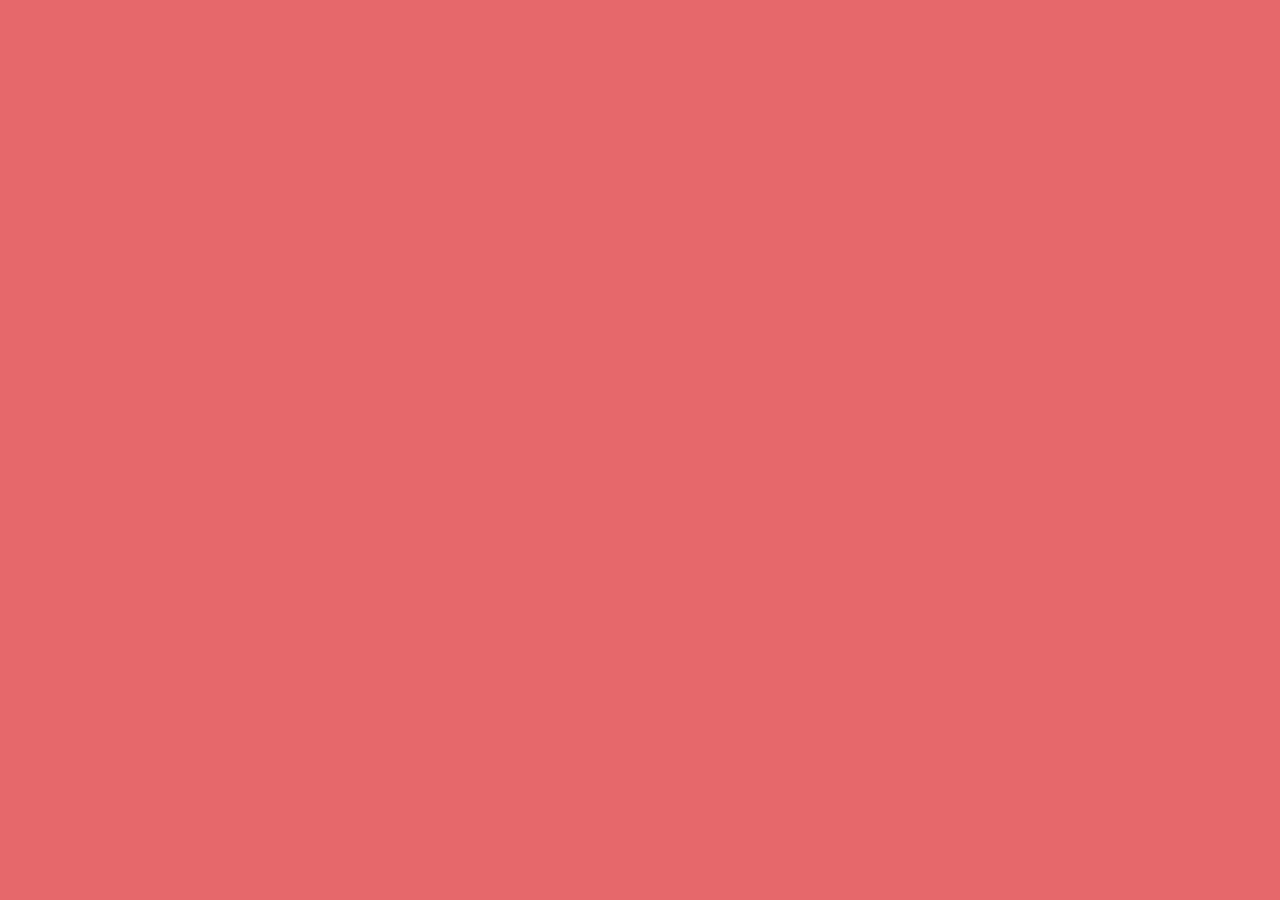
==== index.html @ 4ccc8815 "First commit" ====
<!DOCTYPE html>
<html lang="en">
<head>
    <link href="https://fonts.googleapis.com/css2?family=Source+Sans+Pro:ital,wght@0,200;0,300;0,400;0,600;0,700;0,900;1,200;1,300;1,400;1,600;1,700;1,900&display=swap" rel="stylesheet">
    <link href="https://fonts.googleapis.com/css2?family=EB+Garamond:ital,wght@0,400;0,500;0,600;0,700;0,800;1,400;1,500;1,600;1,700;1,800&display=swap" rel="stylesheet">
    <link rel="stylesheet" type="text/css" href="index.css">
    <meta charset="UTF-8">
    <meta name="viewport" content="width=device-width, initial-scale=1.0">
    <title>Sammanslaget</title>
</head>
<body>
    
</body>
<script type="text/javascript" src="index.js"></script>
</html>
---- index.css ----
* {
  background-color: var(--red);
  padding: 0;
  margin: 0;
  font-family: "Source Sans Pro", sans-serif;
  font-family: "EB Garamond", serif;
}

:root {
  --gold: #e6b450;
  --weak-gold: #faf0d7;
  --green: #82b4a0;
  --weak-green: #d7f0e6;
  --darkblue: #41505f;
  --weak-darkblue: #d8e5e7;
  --lightblue: #4a6f7d;
  --weak-lightblue: #d8e5e7;
  --red: #e66969;
  --weak-red: #faebeb;
  --darkgray: #4a4a49;
  --gray: #b2b2b2;
  --milkwhite: #ededed;
}
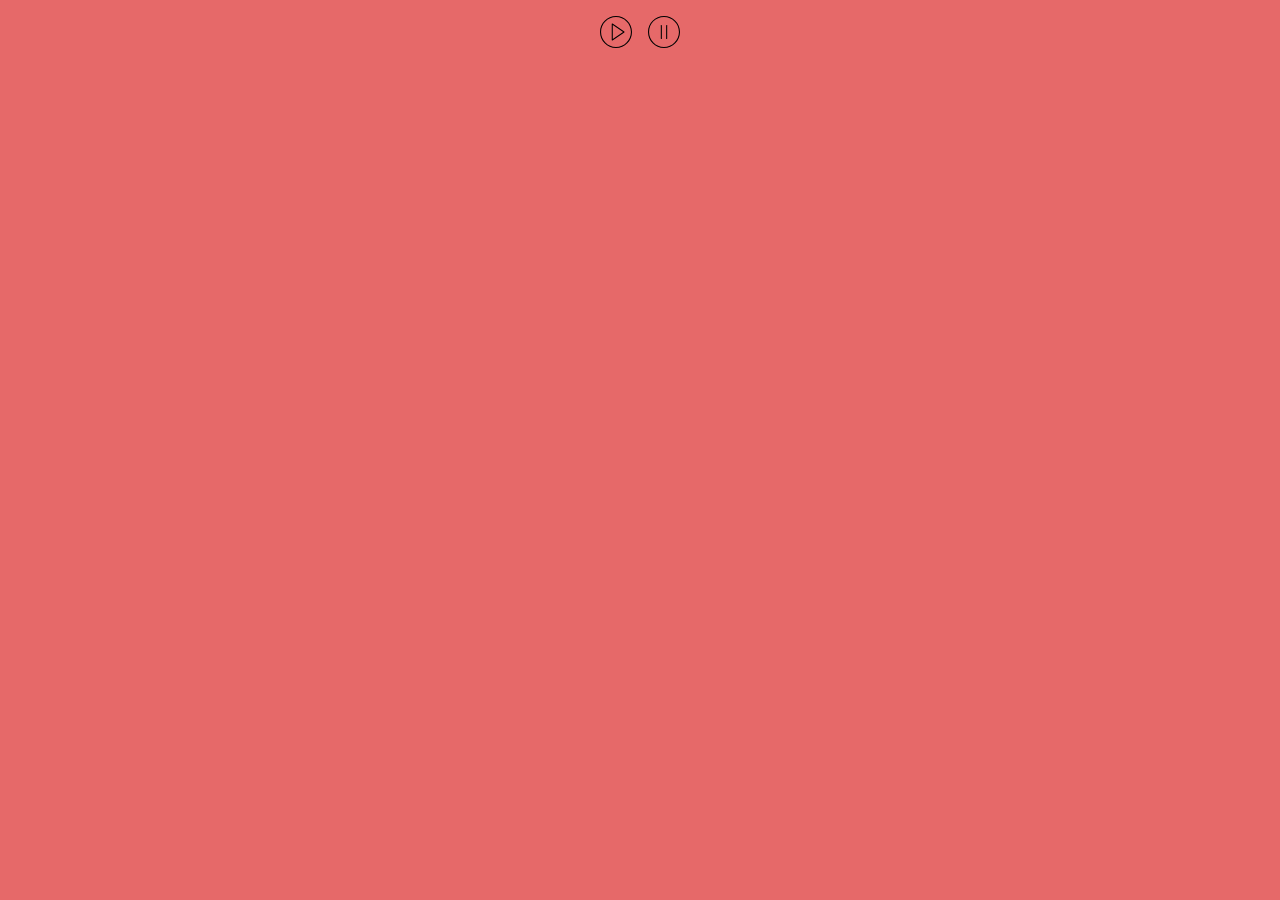
==== commit e6acdee4: "added buttons" ====
--- a/index.html
+++ b/index.html
@@ -9,7 +9,22 @@
     <title>Sammanslaget</title>
 </head>
 <body>
-    
+    <div class="wrapper-container">
+        <div class="buttons">
+            <button type="button" class="play-button">
+                <img id="play-button" class="play-img" src="play-button.svg">
+            </button>
+            <button type="button" class="pause-button">
+                <img id="pause-button" class="pause-imng" src="pause-button.svg">
+            </button>
+        </div>
+    <video id="video" class="video">
+        <source id="mp4_src" src="Forrest.mp4" type="video/mp4">
+        Your browser does not support the video tag.
+      </video>
+
+        
+    </div>
 </body>
 <script type="text/javascript" src="index.js"></script>
 </html>--- a/index.css
+++ b/index.css
@@ -21,3 +21,33 @@
   --gray: #b2b2b2;
   --milkwhite: #ededed;
 }
+
+.wrapper-container {
+  display: flex;
+  flex-direction: column;
+  align-items: center;
+}
+
+.play-button {
+  border: none;
+}
+
+.pause-button {
+  border: none;
+  width: 32px;
+}
+
+.play-img {
+  width: 2rem;
+}
+
+.video {
+  width: 50%;
+}
+
+.buttons {
+  width: 80px;
+  padding: 1rem 0 1rem 0;
+  display: flex;
+  justify-content: space-between;
+}
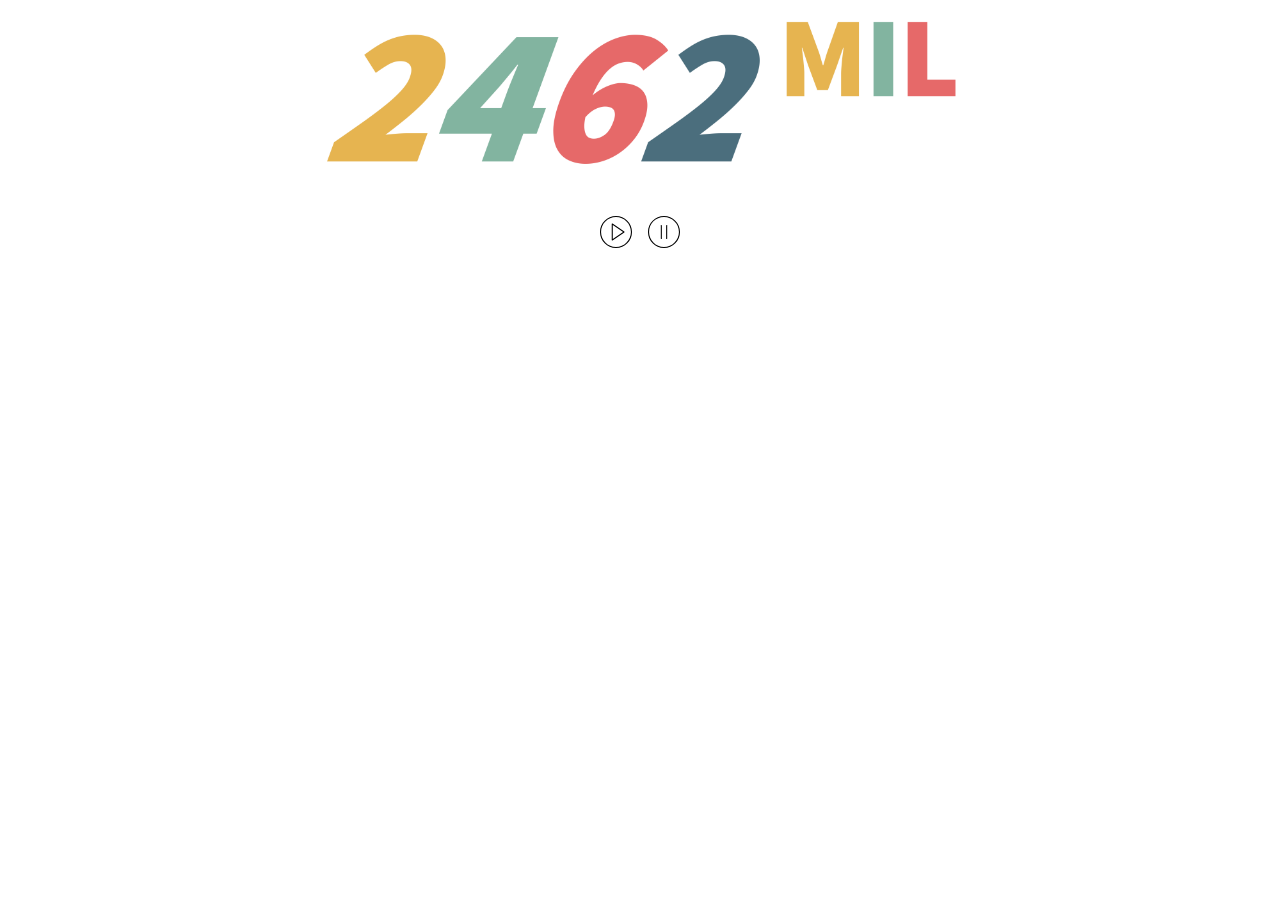
==== commit c1b33c33: "lots of changes" ====
--- a/index.html
+++ b/index.html
@@ -1,6 +1,7 @@
 <!DOCTYPE html>
 <html lang="en">
 <head>
+    <link rel="icon" href="favicon.png" type="image/x-icon"/>
     <link href="https://fonts.googleapis.com/css2?family=Source+Sans+Pro:ital,wght@0,200;0,300;0,400;0,600;0,700;0,900;1,200;1,300;1,400;1,600;1,700;1,900&display=swap" rel="stylesheet">
     <link href="https://fonts.googleapis.com/css2?family=EB+Garamond:ital,wght@0,400;0,500;0,600;0,700;0,800;1,400;1,500;1,600;1,700;1,800&display=swap" rel="stylesheet">
     <link rel="stylesheet" type="text/css" href="index.css">
@@ -9,13 +10,16 @@
     <title>Sammanslaget</title>
 </head>
 <body>
+    <div class="main-header">
+        <img src="header.png" alt="header-image">
+    </div>
     <div class="wrapper-container">
         <div class="buttons">
             <button type="button" class="play-button">
                 <img id="play-button" class="play-img" src="play-button.svg">
             </button>
             <button type="button" class="pause-button">
-                <img id="pause-button" class="pause-imng" src="pause-button.svg">
+                <img id="pause-button" class="pause-img" src="pause-button.svg">
             </button>
         </div>
     <video id="video" class="video">
--- a/index.css
+++ b/index.css
@@ -1,9 +1,8 @@
 * {
-  background-color: var(--red);
   padding: 0;
   margin: 0;
   font-family: "Source Sans Pro", sans-serif;
-  font-family: "EB Garamond", serif;
+  /* font-family: "EB Garamond", serif; */
 }
 
 :root {
@@ -26,14 +25,28 @@
   display: flex;
   flex-direction: column;
   align-items: center;
+  padding-bottom: 2rem;
 }
 
-.play-button {
+.play-button,
+.pause-button {
   border: none;
+  transition: 0.3s ease-in-out;
+  outline: none;
+  background-color: white;
+}
+
+.play-button:hover,
+.pause-button:hover {
+  transform: scale(1.2);
+}
+
+.play-button:active,
+.pause-button:active {
+  transform: scale(0.8);
 }
 
 .pause-button {
-  border: none;
   width: 32px;
 }
 
@@ -42,7 +55,7 @@
 }
 
 .video {
-  width: 50%;
+  width: 60%;
 }
 
 .buttons {
@@ -51,3 +64,15 @@
   display: flex;
   justify-content: space-between;
 }
+
+.main-header {
+  height: 200px;
+  display: flex;
+  align-items: center;
+  justify-content: center;
+}
+
+.main-header img {
+  padding-top: 1.5rem;
+  width: 50%;
+}
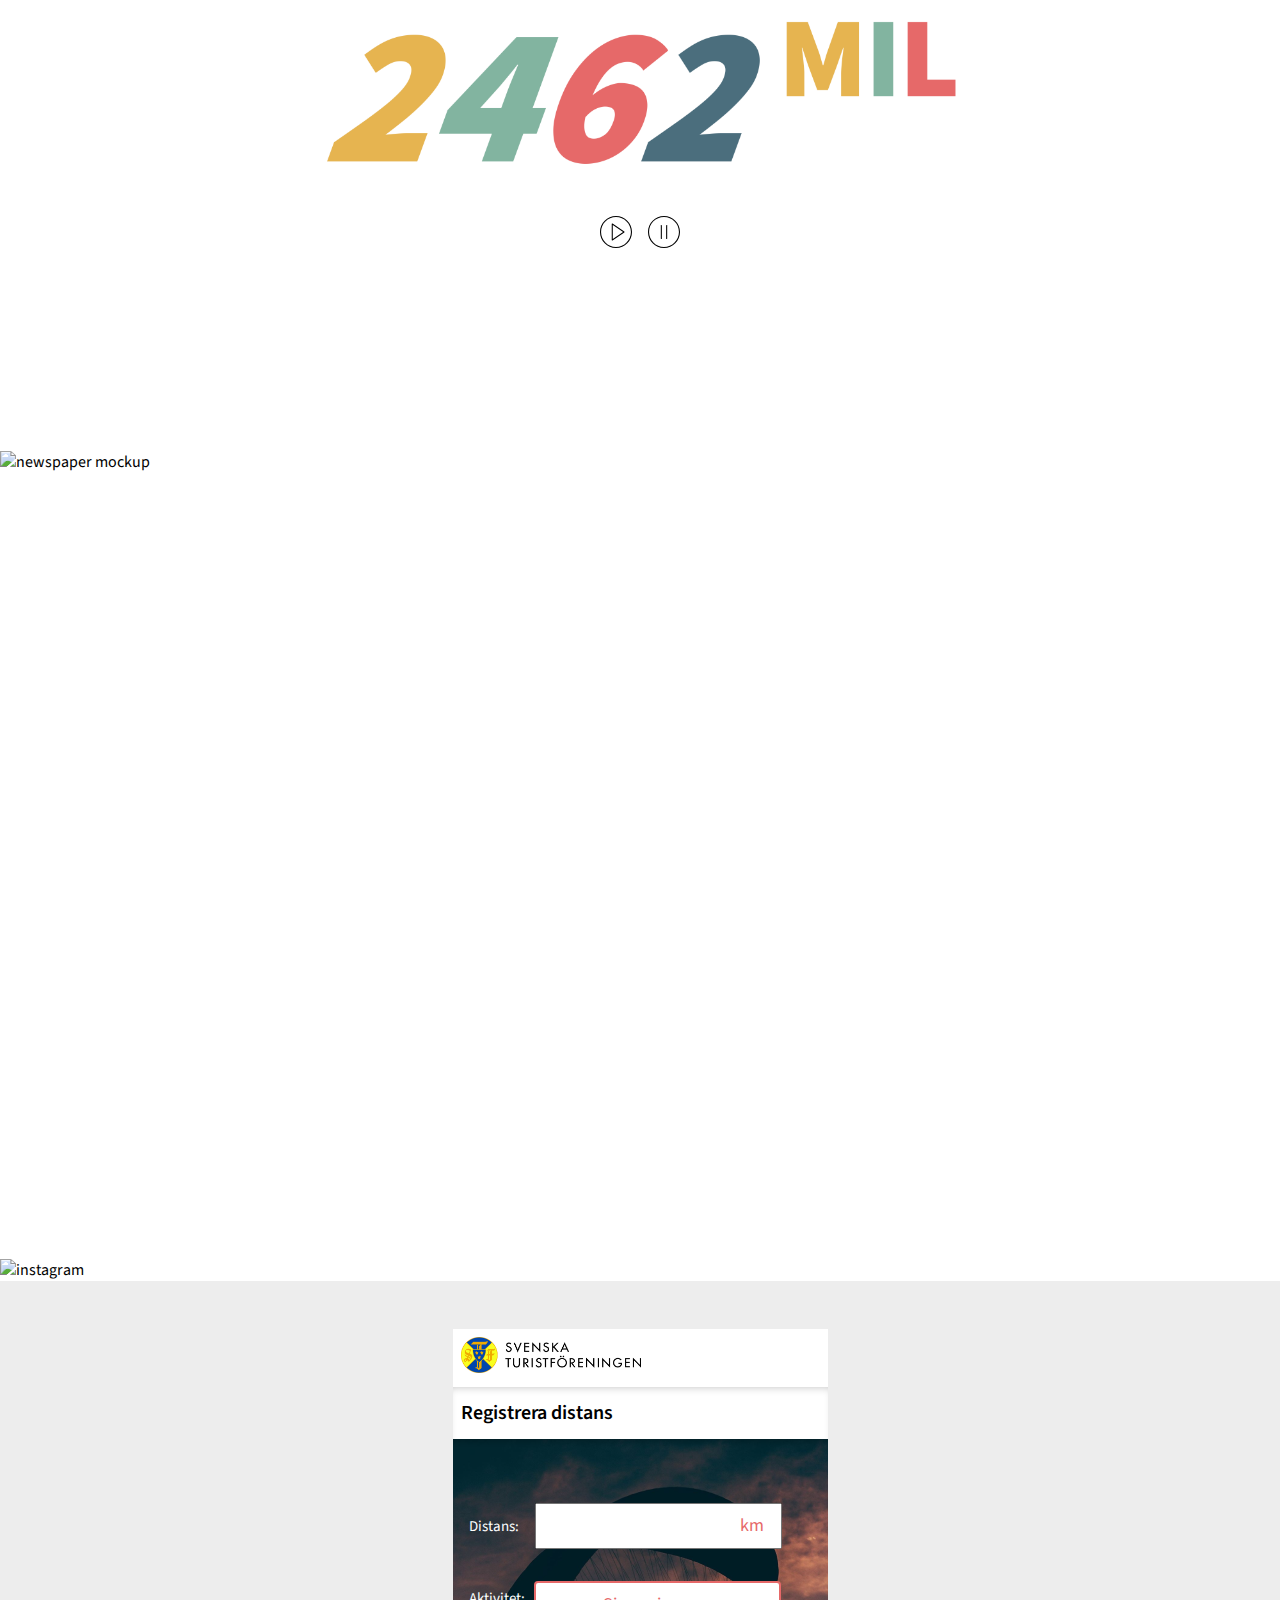
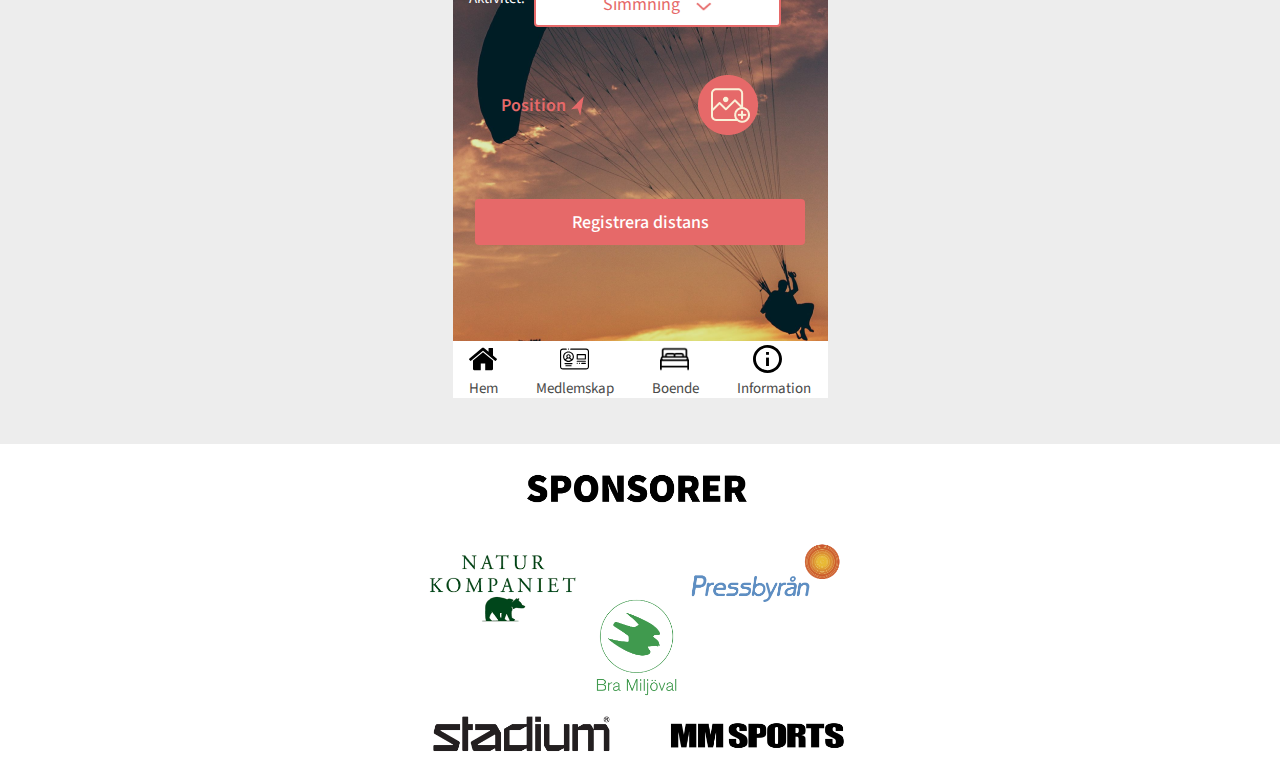
==== commit 211ca3b2: "added stuff" ====
--- a/index.html
+++ b/index.html
@@ -5,6 +5,8 @@
     <link href="https://fonts.googleapis.com/css2?family=Source+Sans+Pro:ital,wght@0,200;0,300;0,400;0,600;0,700;0,900;1,200;1,300;1,400;1,600;1,700;1,900&display=swap" rel="stylesheet">
     <link href="https://fonts.googleapis.com/css2?family=EB+Garamond:ital,wght@0,400;0,500;0,600;0,700;0,800;1,400;1,500;1,600;1,700;1,800&display=swap" rel="stylesheet">
     <link rel="stylesheet" type="text/css" href="index.css">
+    <link rel="stylesheet" type="text/css" href="app.css">
+
     <meta charset="UTF-8">
     <meta name="viewport" content="width=device-width, initial-scale=1.0">
     <title>Sammanslaget</title>
@@ -26,9 +28,79 @@
         <source id="mp4_src" src="Forrest.mp4" type="video/mp4">
         Your browser does not support the video tag.
       </video>
+    </div>
+<div class="paper-mockup">
+    <img src="mockup.png" alt="newspaper mockup">
+</div>
+<div class="instagram-picture">
+    <img src="instagram.png" alt="instagram">
+</div>
 
-        
-    </div>
+<div class="app-wrapper">
+    <div class="app">
+        <div class="app-header">
+            <img src="header-image.jpg" alt="header logo">
+        </div>
+        <div class="app-fat-text">
+            <p class="fat-text">Registrera distans</p>
+        </div>
+        <div class="app-background">
+            <div class="input">
+                <p>Distans:</p>
+                <input class="distance-input" placeholder="km">
+            </div>
+            <div class="app-dropdown-area">
+            <p class="how-text">Aktivitet:</p>
+            <div class="app-dropdown">
+                <p class="dropdown-text">Simmning</p>
+                <img src="arrow-down.png" alt="arrow down" id="drop-down-arrow">
+            </div>
+            </div>
+            <div class="app-upload">
+                <div class="position-wrapper">
+                    <p>Position</p>
+<img src="position-pin.png" alt="postion pin">
+                </div>
+                <img src="add-image.png" alt="plus button">
+            </div>
+            <div class="register-flex">
+                <div class="app-register">
+                    <p>Registrera distans</p>
+                </div>
+            </div>
+            <div class="app-footer">
+                <div class="footer-home">
+                    <img src="footer-home.svg">
+                    <p>Hem</p>
+                </div>
+                <div class="footer-membership">
+                    <img src="footer-membership.svg">
+                    <p>Medlemskap</p>
+                </div>
+                <div class="footer-living">
+                    <img src="footer-living.png">
+                    <p>Boende</p>
+                </div>
+                <div class="footer-information">
+                    <img src="footer-information.svg">
+                    <p>Information</p>
+                </div>
+            </div>
+        </div>
+        </div>
+</div>
+    
+        <div class="dropdown-menu" id="dropdown-menu">
+            <p class="dropdown-text-expanded">Lökplockning</p>
+            <p class="dropdown-text-expanded">Voltande</p>
+            <p class="dropdown-text-expanded">På kvast</p>
+            <p class="dropdown-text-expanded">Övrigt</p>
+        </div>
+
+        <div class="spons-div">
+            <img src="spons.png" alt="sponsors" class="spons-img">
+        </div>
 </body>
+<script type="text/javascript" src="app.js"></script>
 <script type="text/javascript" src="index.js"></script>
 </html>--- a/index.css
+++ b/index.css
@@ -76,3 +76,34 @@
   padding-top: 1.5rem;
   width: 50%;
 }
+
+.spons-div {
+  display: flex;
+  justify-content: center;
+}
+
+.spons-img {
+  width: 40%;
+}
+
+.paper-mockup {
+  height: 807.75px;
+}
+
+.paper-mockup img {
+  width: 100%;
+}
+
+.instagram-picture img {
+  width: 100%;
+}
+
+.instagram-picture {
+  display: flex;
+}
+
+@media screen and (max-width: 768px) {
+  .video {
+    width: 90%;
+  }
+}
--- a/app.css
+++ b/app.css
@@ -0,0 +1,237 @@
+.app {
+  width: 375px;
+  height: 667px;
+  background-color: #ffffff;
+  display: flex;
+  flex-direction: column;
+}
+
+.app-wrapper {
+  display: flex;
+  justify-content: center;
+  background-color: var(--milkwhite);
+  padding: 3rem 0 3rem 0;
+}
+
+.app-background {
+  height: 555px;
+  background-image: url(app-background.png);
+}
+
+.app-fat-text {
+  display: flex;
+  align-items: center;
+  font-style: normal;
+  font-weight: 600;
+  font-size: 20px;
+  line-height: 25px;
+  height: 52px;
+  box-shadow: inset 0px 5px 9px -5px rgba(0, 0, 0, 0.25);
+}
+
+.fat-text {
+  padding-left: 0.5rem;
+}
+
+.app-background p {
+  color: white;
+  font-style: normal;
+  font-weight: normal;
+  font-size: 15px;
+  line-height: 19px;
+}
+
+.app-header {
+  width: 385px;
+}
+
+.app-header img {
+  padding: 0.5rem 0 0.5rem 0.5rem;
+  width: 180px;
+}
+
+.input {
+  padding: 4rem 0 0 1rem;
+  display: flex;
+  align-items: center;
+}
+
+.input p {
+  padding: 0 1rem 0 0;
+}
+
+.input input {
+  width: 243px;
+  height: 42px;
+}
+
+.distance-input::placeholder {
+  text-align: right;
+  color: var(--red);
+  padding-right: 1rem;
+  font-size: 18px;
+  line-height: 23px;
+}
+
+.app-dropdown-area {
+  display: flex;
+  padding: 2rem 0 0 1rem;
+}
+
+.how-text {
+  padding: 0.5rem 0.6rem 0 0;
+}
+
+.app-dropdown {
+  width: 247px;
+  height: 46px;
+  background: #ffffff;
+  border: 2px solid var(--red);
+  box-sizing: border-box;
+  border-radius: 4px;
+  display: flex;
+  align-items: center;
+  justify-content: center;
+}
+
+.app-dropdown p {
+  color: var(--red);
+  font-style: normal;
+  font-weight: normal;
+  font-size: 18px;
+  line-height: 23px;
+}
+
+.app-dropdown img {
+  width: 16px;
+  height: 9px;
+  padding: 0.3rem 0 0 1rem;
+}
+
+.app-dropdown img:hover {
+  cursor: pointer;
+}
+
+.app-upload {
+  display: flex;
+  padding: 3rem 0 4rem 3rem;
+}
+
+.app-upload p {
+  color: var(--red);
+  font-style: normal;
+  font-weight: 600;
+  font-size: 18px;
+  line-height: 23px;
+  padding-right: 0.3rem;
+}
+
+.app-register {
+  width: 330px;
+  height: 46px;
+  background: var(--red);
+  border-radius: 4px;
+  display: flex;
+  justify-content: center;
+  align-items: center;
+}
+
+.register-flex {
+  display: flex;
+  justify-content: center;
+  padding-bottom: 6rem;
+}
+
+.app-register p {
+  font-style: normal;
+  font-weight: 500;
+  font-size: 18px;
+  line-height: 23px;
+}
+
+.app-register p:hover {
+  cursor: pointer;
+}
+
+.position-wrapper {
+  display: flex;
+  align-items: center;
+  padding: 0 7rem 0 0;
+}
+
+.app-footer {
+  display: flex;
+  justify-content: space-between;
+  background-color: #ffffff;
+  padding: 0 1rem 0 1rem;
+}
+
+.app-footer p {
+  color: var(--darkgray);
+}
+
+.footer-home img,
+.footer-membership img,
+.footer-living img,
+.footer-information img {
+  color: var(--darkgray);
+  width: 1.8rem;
+  padding-top: 0.2rem;
+}
+
+.footer-membership img {
+  padding: 0.2rem 0 0 1.5rem;
+}
+
+.footer-living img {
+  padding: 0.2rem 0 0 0.5rem;
+}
+
+.footer-information img {
+  padding: 0.2rem 0 0 1rem;
+}
+
+.footer-living:hover {
+  color: var(--red);
+}
+
+.dropdown-menu {
+  width: 247px;
+  height: 155px;
+  background: #ffffff;
+  box-shadow: 2px 4px 4px rgba(0, 0, 0, 0.25);
+  border-radius: 4px;
+  flex-direction: column;
+  justify-content: space-evenly;
+  padding: 1rem 0 1rem 0;
+  align-items: center;
+  display: none;
+  position: absolute;
+  left: 38.4rem;
+  top: 275rem;
+}
+
+.hidden {
+  display: none;
+}
+
+.flex {
+  display: flex;
+}
+
+.dropdown-menu p {
+  font-style: normal;
+  font-weight: normal;
+  font-size: 18px;
+  line-height: 23px;
+  color: var(--red);
+}
+
+.dropdown-text-expanded {
+  transition: 0.2s ease-in-out;
+}
+
+.dropdown-text-expanded:hover {
+  cursor: pointer;
+  transform: scale(1.2);
+}
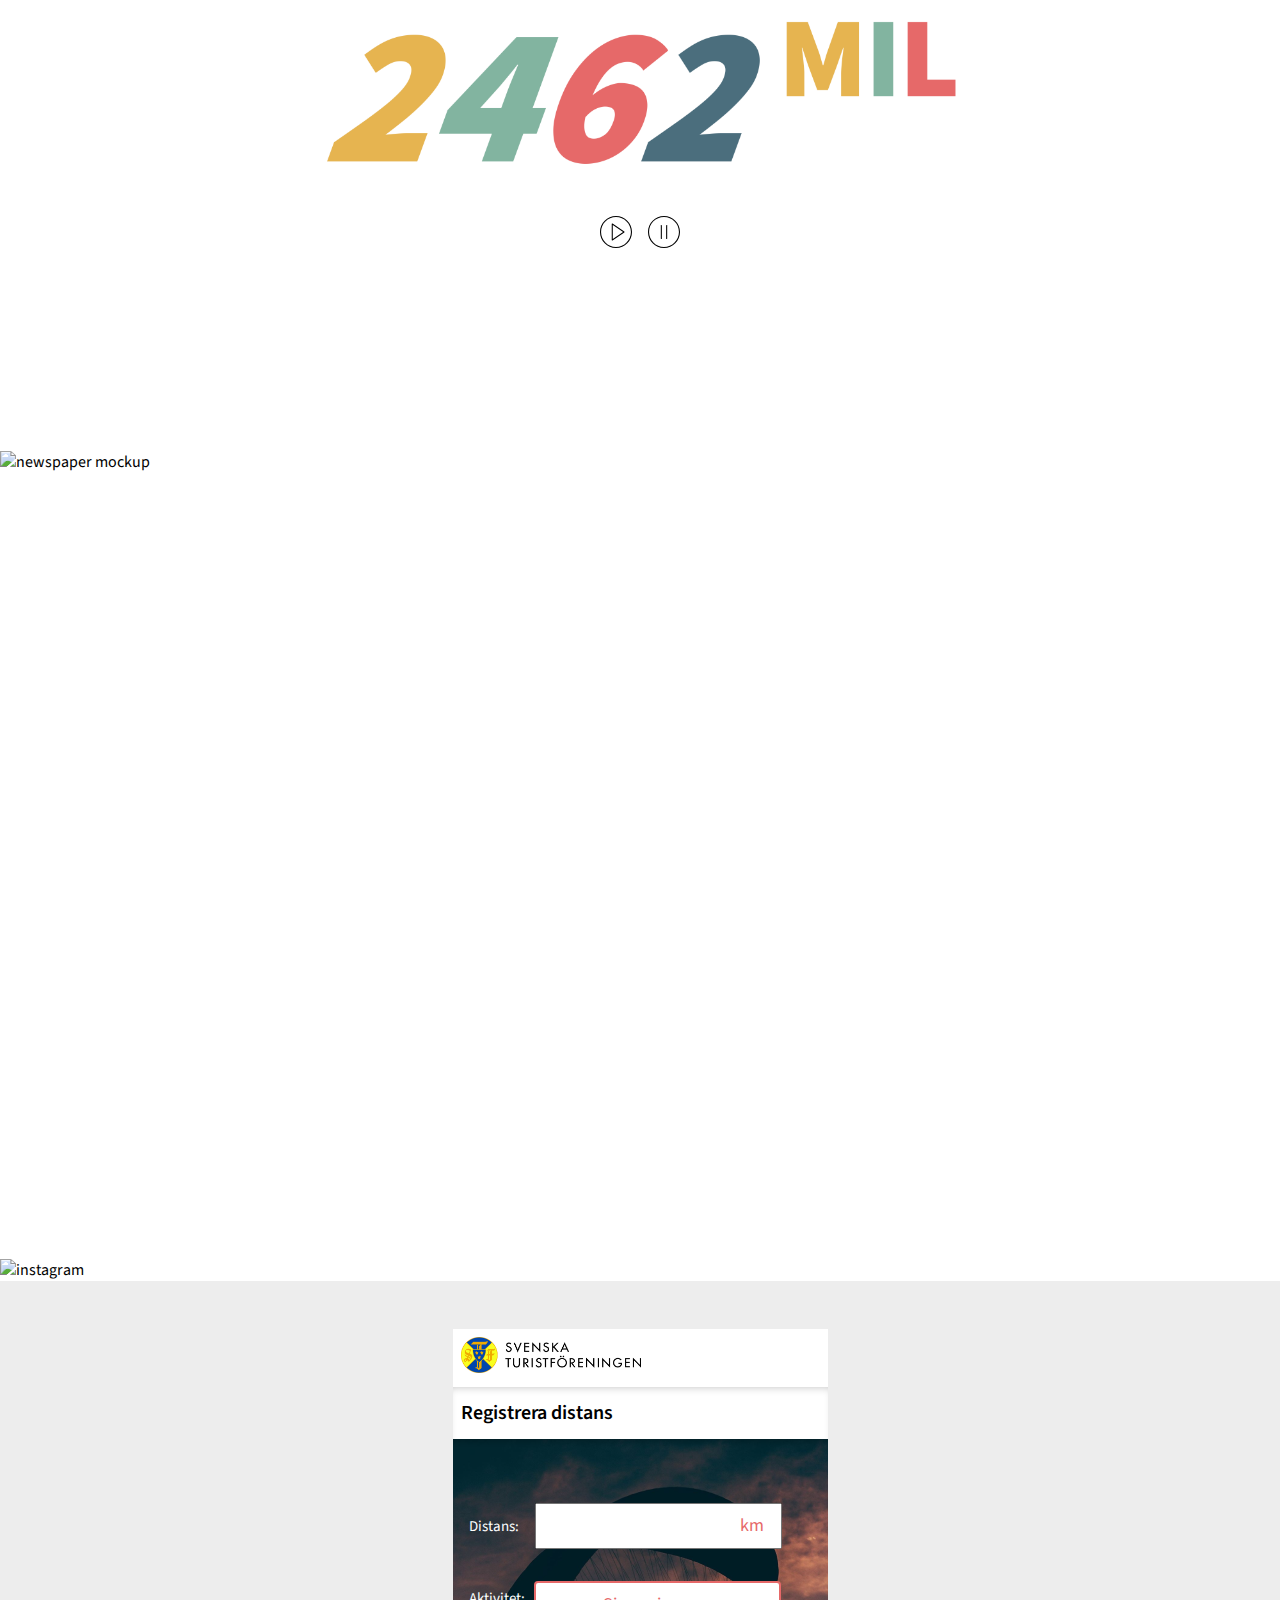
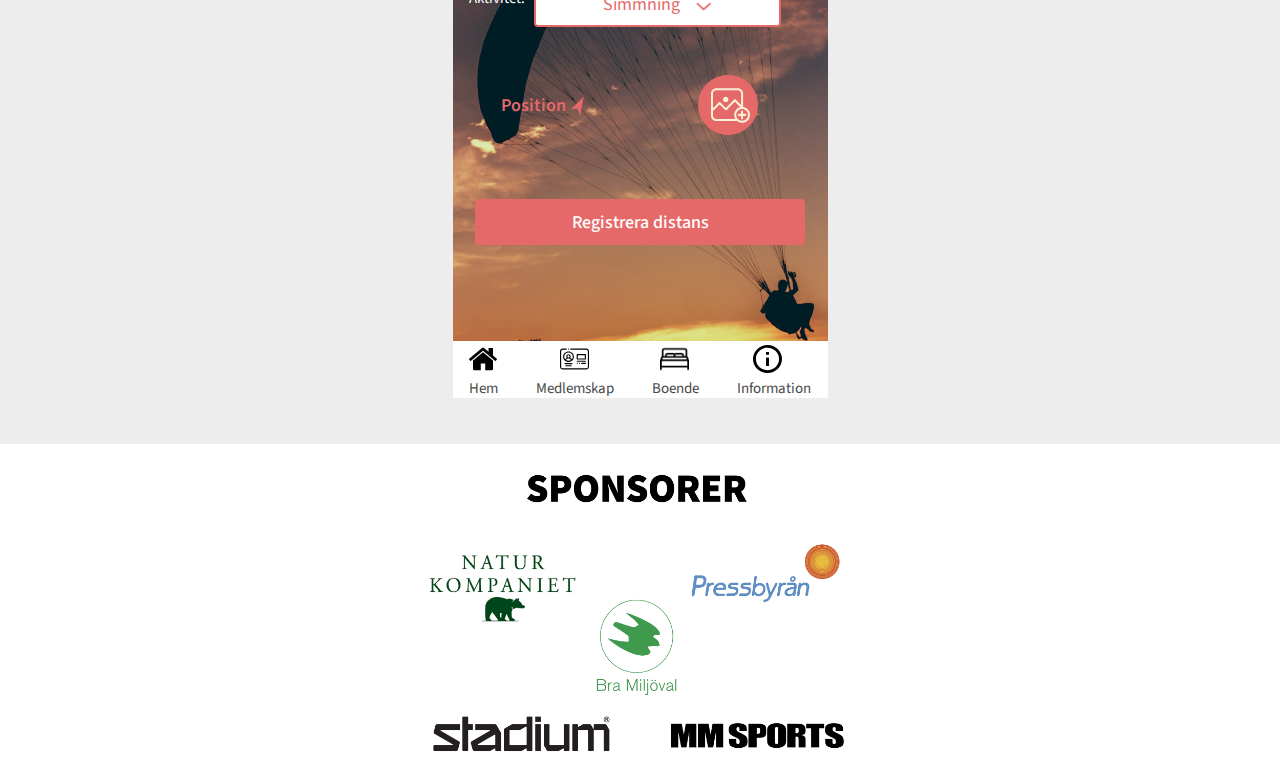
==== commit 45a167fc: "fixed media" ====
--- a/index.html
+++ b/index.html
@@ -59,9 +59,9 @@
             <div class="app-upload">
                 <div class="position-wrapper">
                     <p>Position</p>
-<img src="position-pin.png" alt="postion pin">
+<img src="position-pin.svg" alt="postion pin">
                 </div>
-                <img src="add-image.png" alt="plus button">
+                <img src="add-image.svg" alt="plus button">
             </div>
             <div class="register-flex">
                 <div class="app-register">
--- a/index.css
+++ b/index.css
@@ -102,6 +102,16 @@
   display: flex;
 }
 
+@media screen and (max-width: 414px) {
+  .paper-mockup {
+    height: auto;
+  }
+
+  .spons-img {
+    width: 70%;
+  }
+}
+
 @media screen and (max-width: 768px) {
   .video {
     width: 90%;
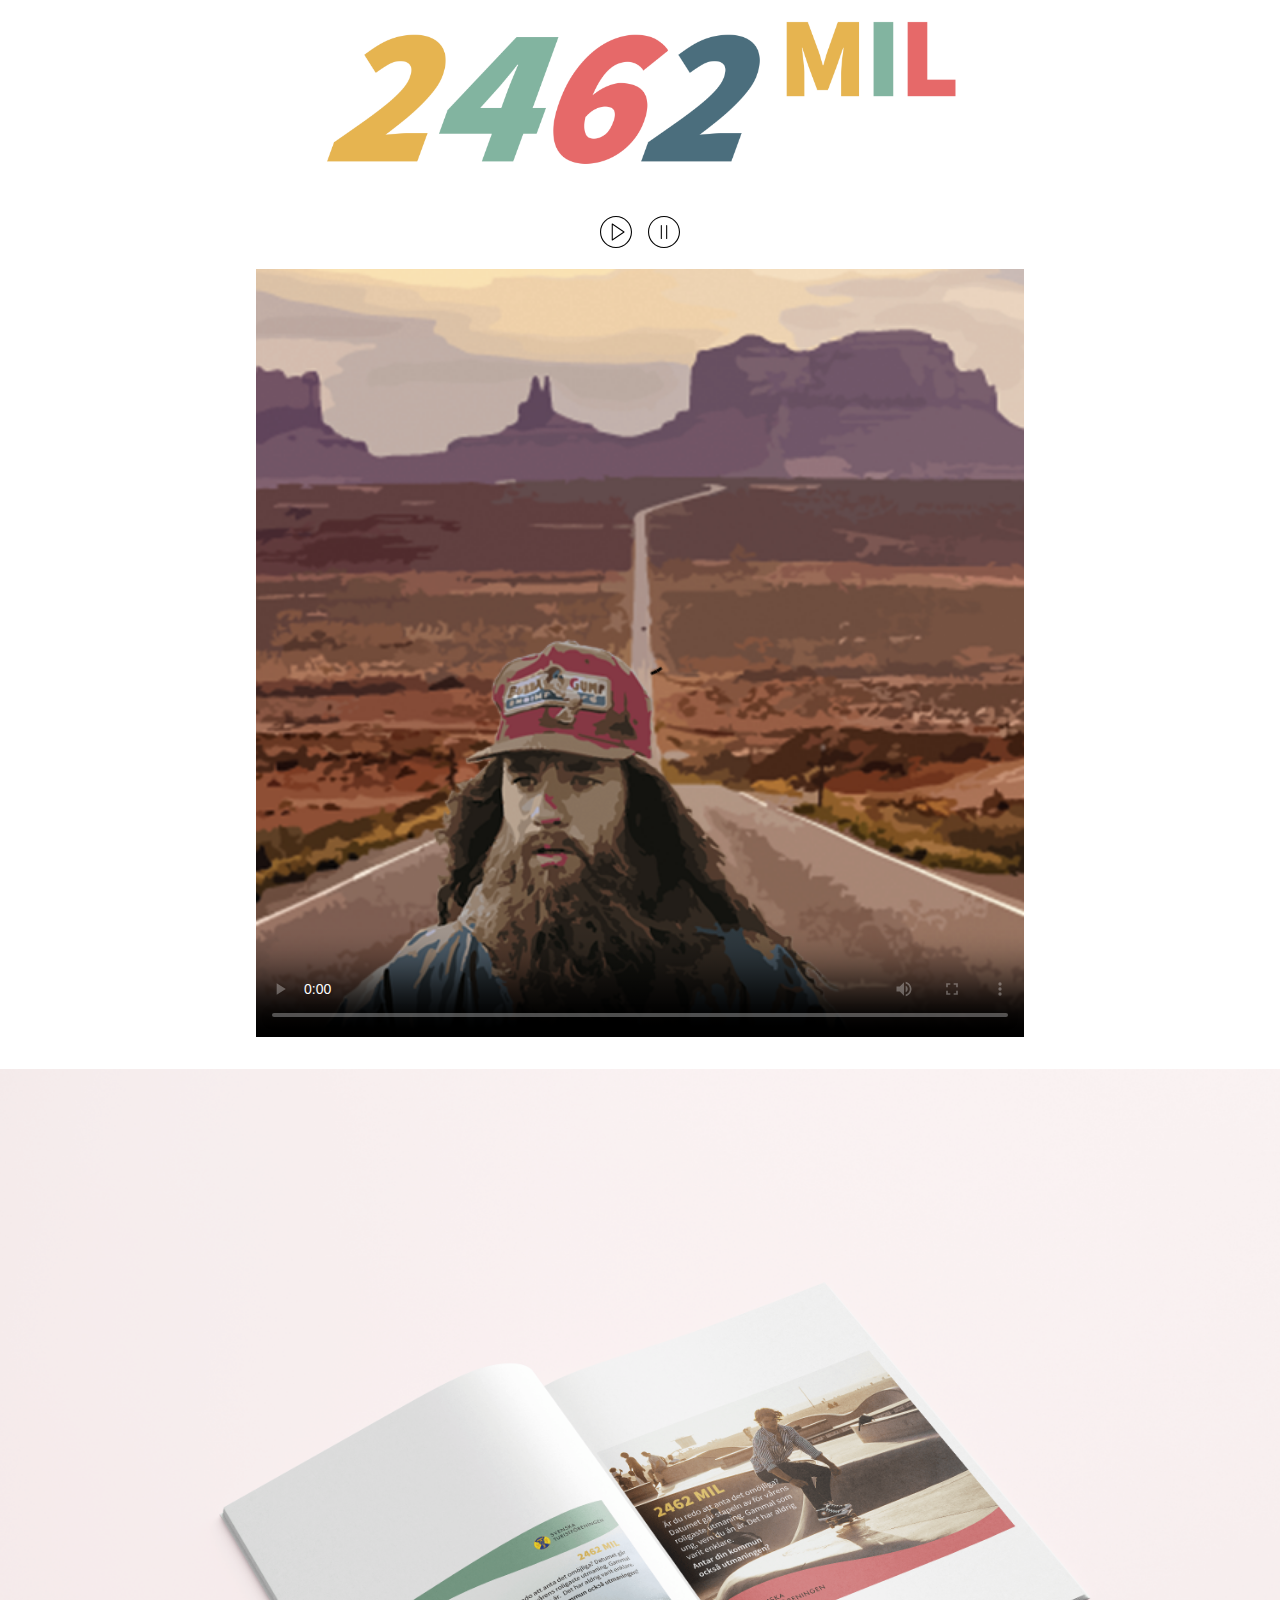
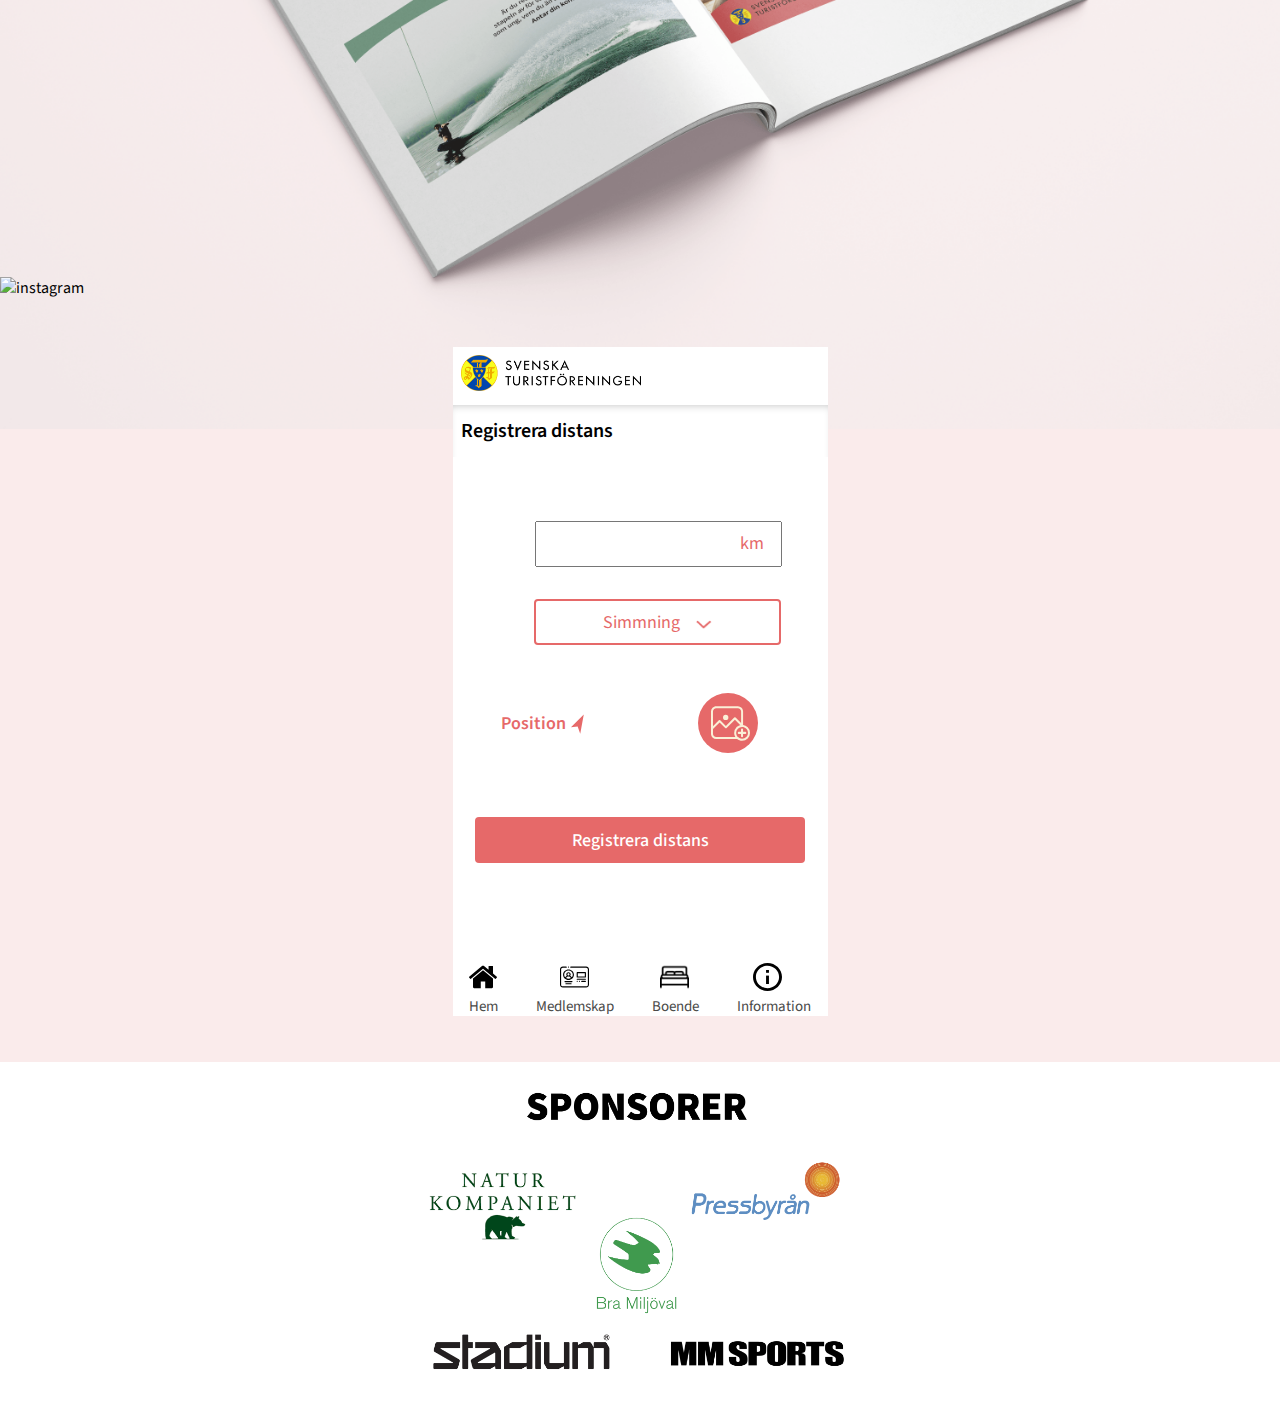
==== commit 53a032c3: "added fixes" ====
--- a/index.html
+++ b/index.html
@@ -13,33 +13,33 @@
 </head>
 <body>
     <div class="main-header">
-        <img src="header.png" alt="header-image">
+        <img src="images/header.png" alt="header-image">
     </div>
     <div class="wrapper-container">
         <div class="buttons">
             <button type="button" class="play-button">
-                <img id="play-button" class="play-img" src="play-button.svg">
+                <img id="play-button" class="play-img" src="logos/play-button.svg">
             </button>
             <button type="button" class="pause-button">
-                <img id="pause-button" class="pause-img" src="pause-button.svg">
+                <img id="pause-button" class="pause-img" src="logos/pause-button.svg">
             </button>
         </div>
-    <video id="video" class="video">
+    <video id="video" class="video" controls poster="images/video-pause.png">
         <source id="mp4_src" src="Forrest.mp4" type="video/mp4">
         Your browser does not support the video tag.
       </video>
     </div>
 <div class="paper-mockup">
-    <img src="mockup.png" alt="newspaper mockup">
+    <img src="images/mockup.png" alt="newspaper mockup">
 </div>
 <div class="instagram-picture">
-    <img src="instagram.png" alt="instagram">
+    <img src="images/instagram.png" alt="instagram">
 </div>
 
 <div class="app-wrapper">
     <div class="app">
         <div class="app-header">
-            <img src="header-image.jpg" alt="header logo">
+            <img src="images/header-image.png" alt="header logo">
         </div>
         <div class="app-fat-text">
             <p class="fat-text">Registrera distans</p>
@@ -53,15 +53,15 @@
             <p class="how-text">Aktivitet:</p>
             <div class="app-dropdown">
                 <p class="dropdown-text">Simmning</p>
-                <img src="arrow-down.png" alt="arrow down" id="drop-down-arrow">
+                <img src="logos/arrow-down.png" alt="arrow down" id="drop-down-arrow">
             </div>
             </div>
             <div class="app-upload">
                 <div class="position-wrapper">
                     <p>Position</p>
-<img src="position-pin.svg" alt="postion pin">
+<img src="logos/position-pin.svg" alt="postion pin">
                 </div>
-                <img src="add-image.svg" alt="plus button">
+                <img src="logos/add-image.svg" alt="plus button">
             </div>
             <div class="register-flex">
                 <div class="app-register">
@@ -70,19 +70,19 @@
             </div>
             <div class="app-footer">
                 <div class="footer-home">
-                    <img src="footer-home.svg">
+                    <img src="logos/footer-home.svg">
                     <p>Hem</p>
                 </div>
                 <div class="footer-membership">
-                    <img src="footer-membership.svg">
+                    <img src="logos/footer-membership.svg">
                     <p>Medlemskap</p>
                 </div>
                 <div class="footer-living">
-                    <img src="footer-living.png">
+                    <img src="logos/footer-living.png">
                     <p>Boende</p>
                 </div>
                 <div class="footer-information">
-                    <img src="footer-information.svg">
+                    <img src="logos/footer-information.svg">
                     <p>Information</p>
                 </div>
             </div>
@@ -98,7 +98,7 @@
         </div>
 
         <div class="spons-div">
-            <img src="spons.png" alt="sponsors" class="spons-img">
+            <img src="images/spons.png" alt="sponsors" class="spons-img">
         </div>
 </body>
 <script type="text/javascript" src="app.js"></script>
--- a/app.css
+++ b/app.css
@@ -9,7 +9,7 @@
 .app-wrapper {
   display: flex;
   justify-content: center;
-  background-color: var(--milkwhite);
+  background-color: var(--weak-red);
   padding: 3rem 0 3rem 0;
 }
 
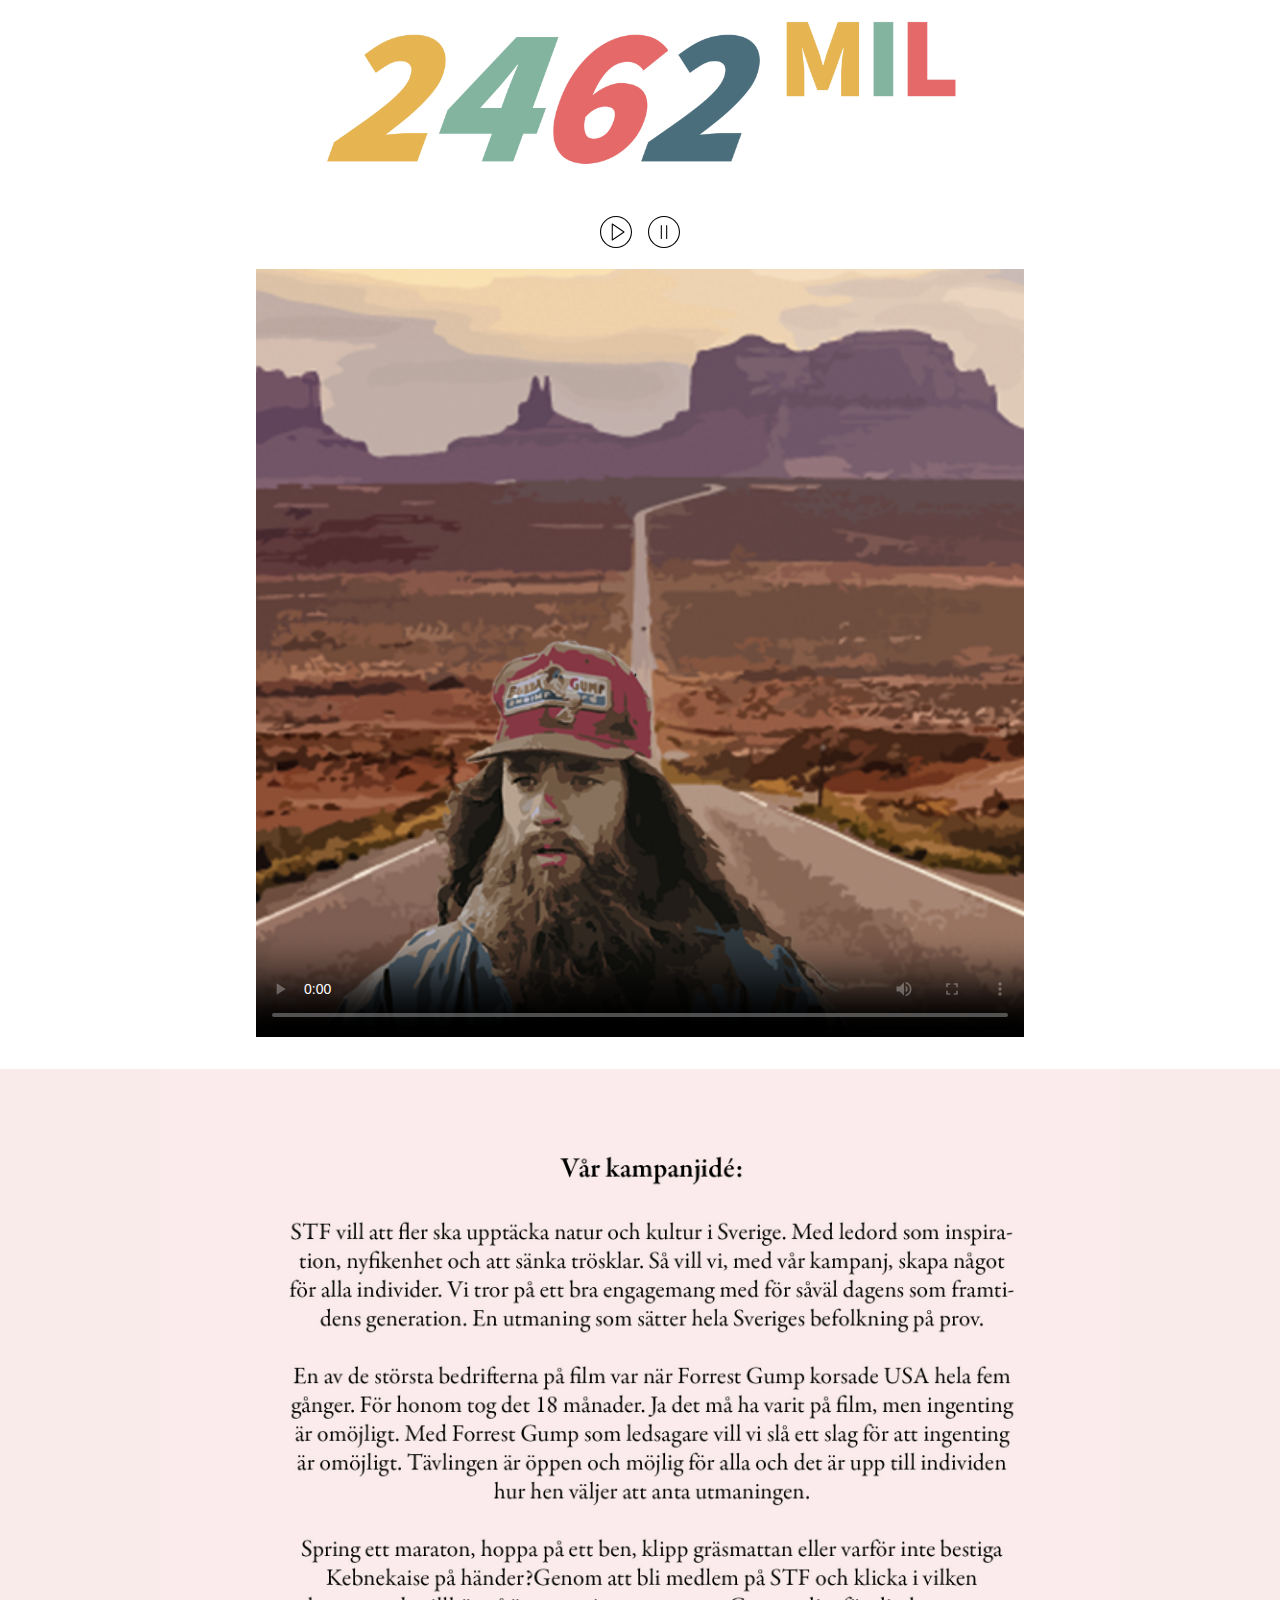
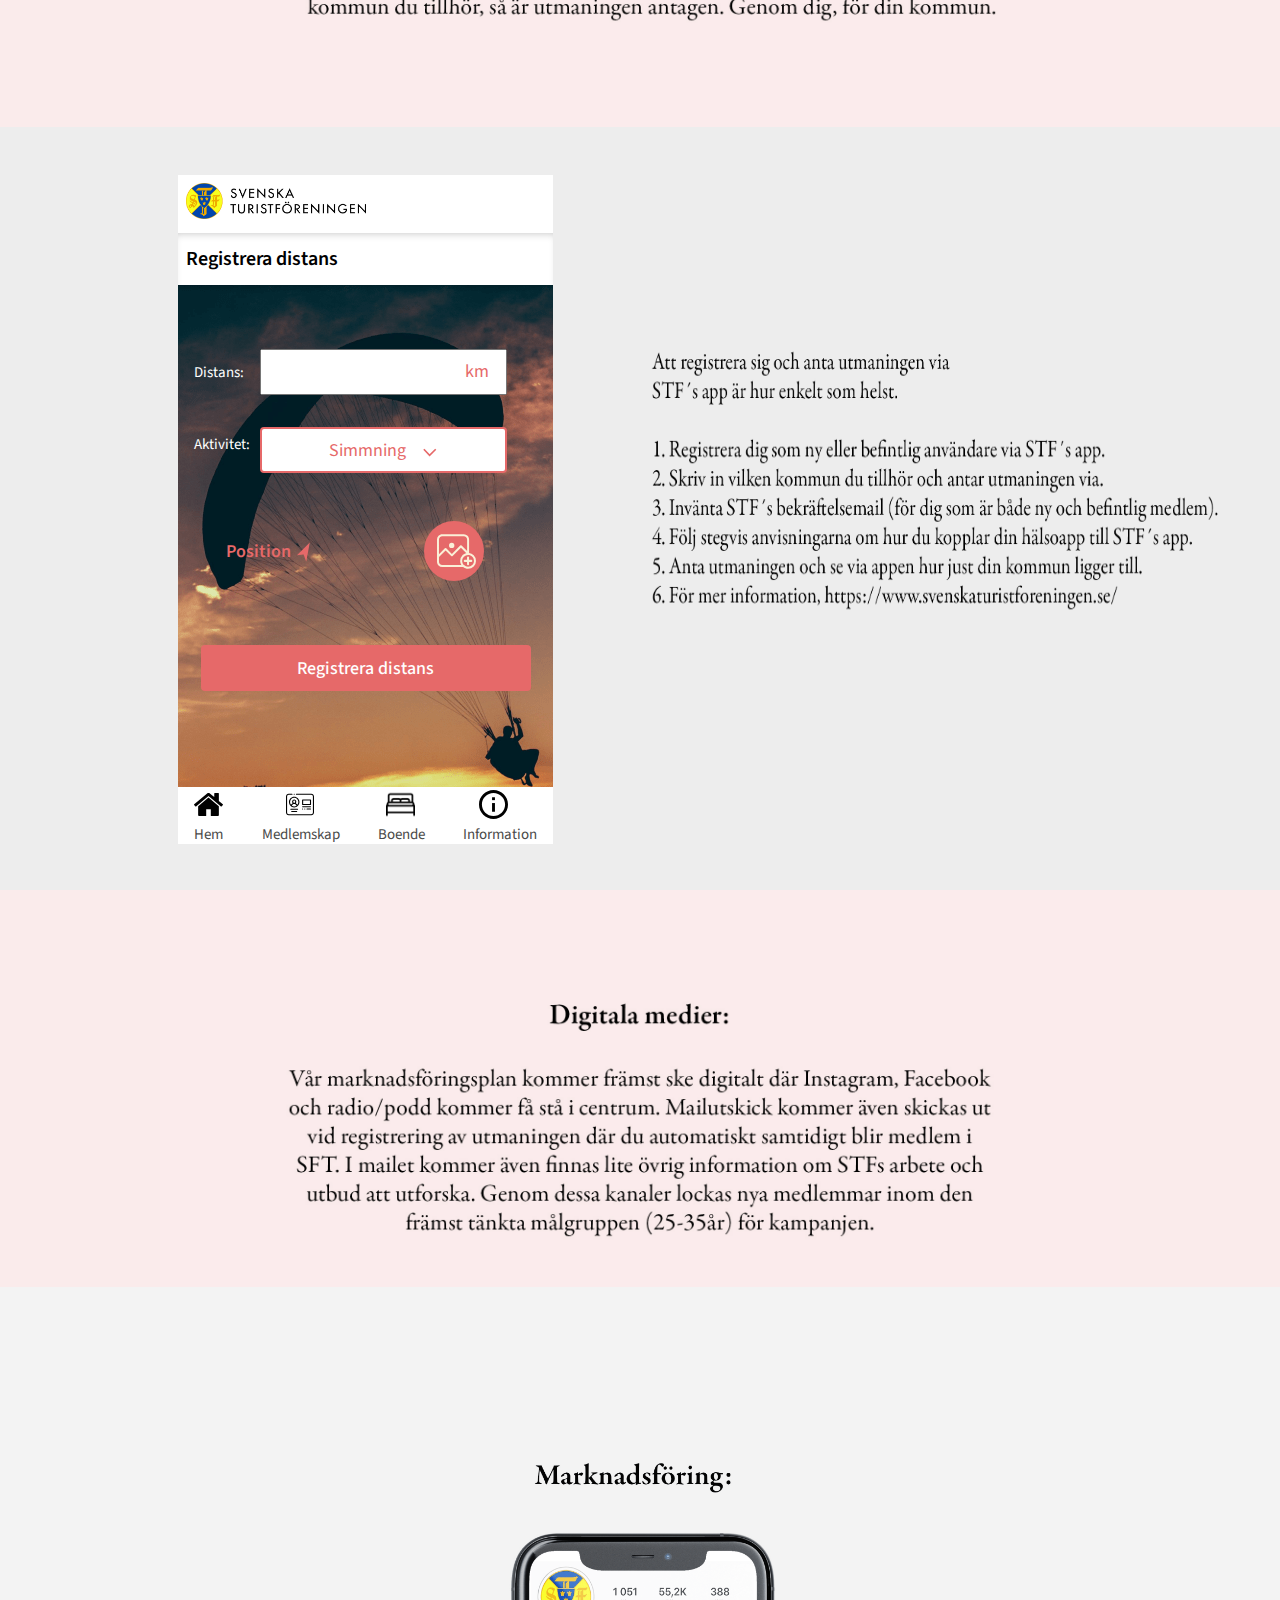
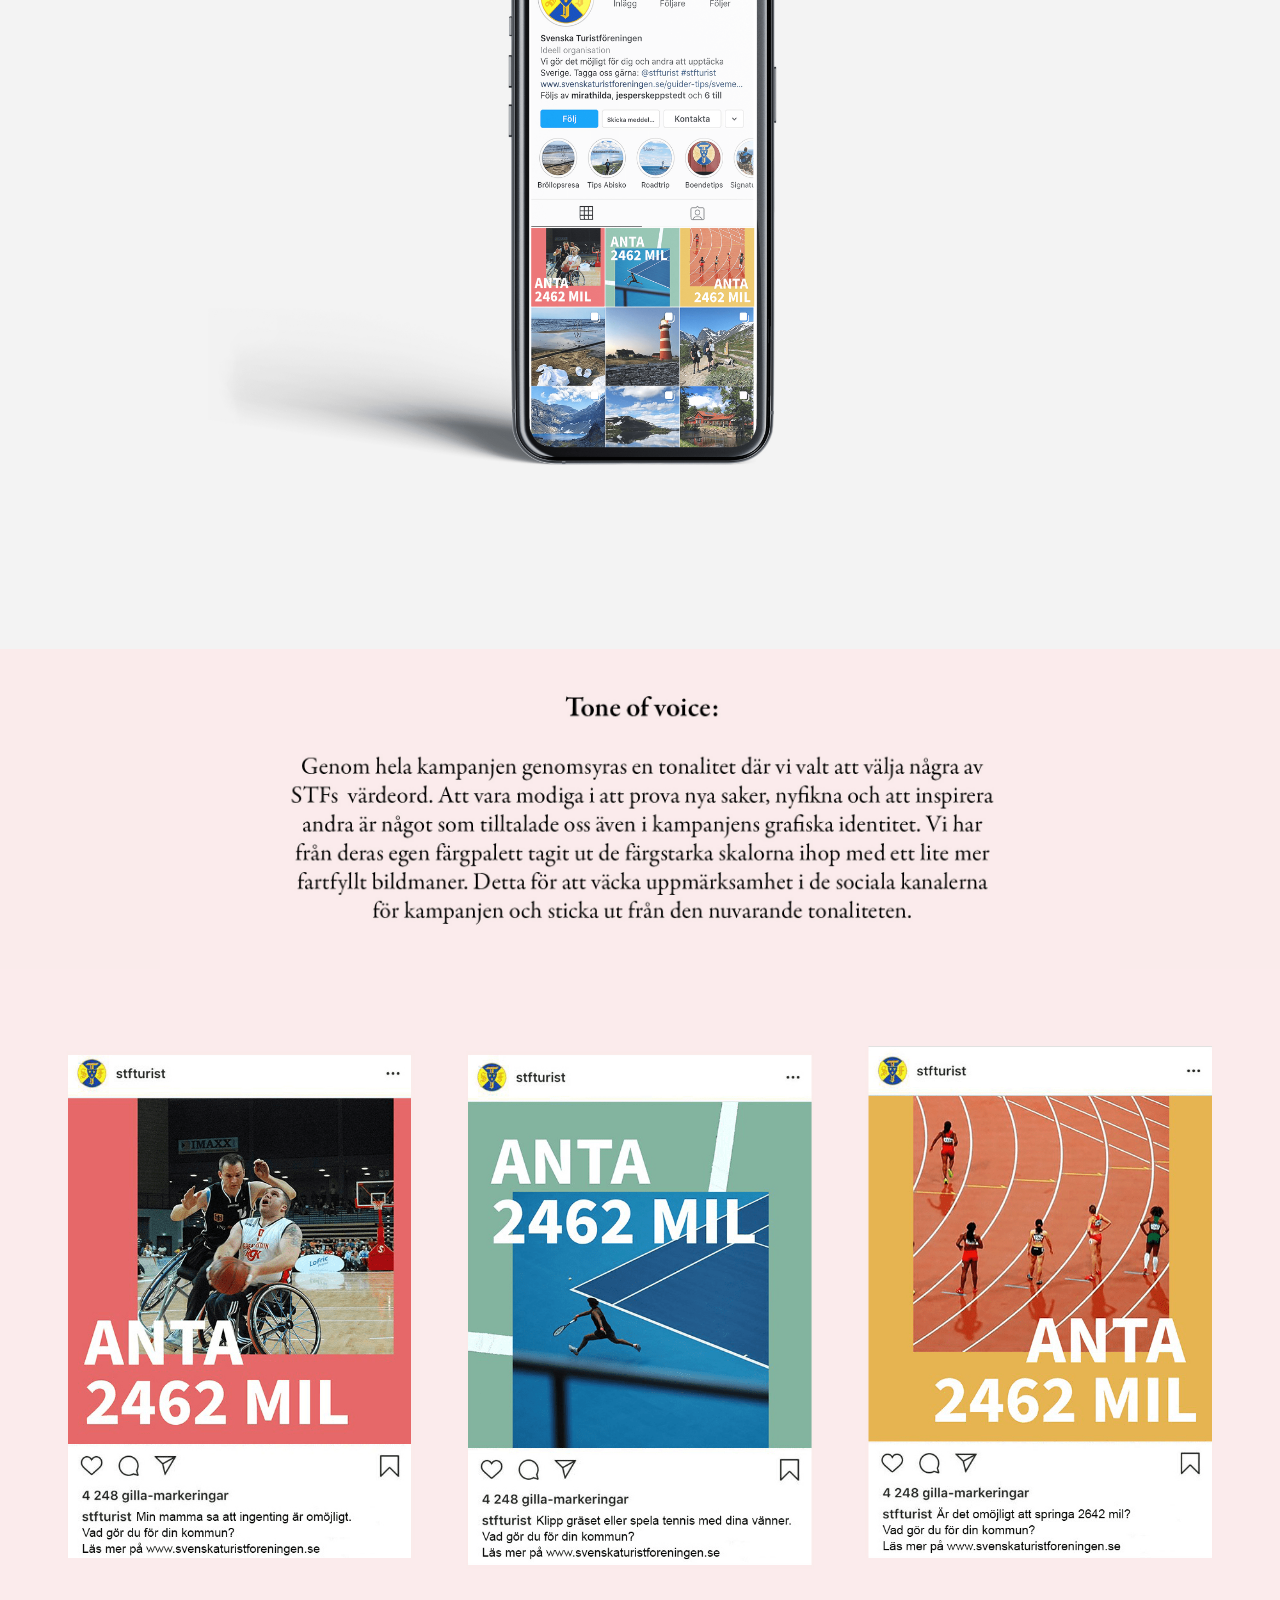
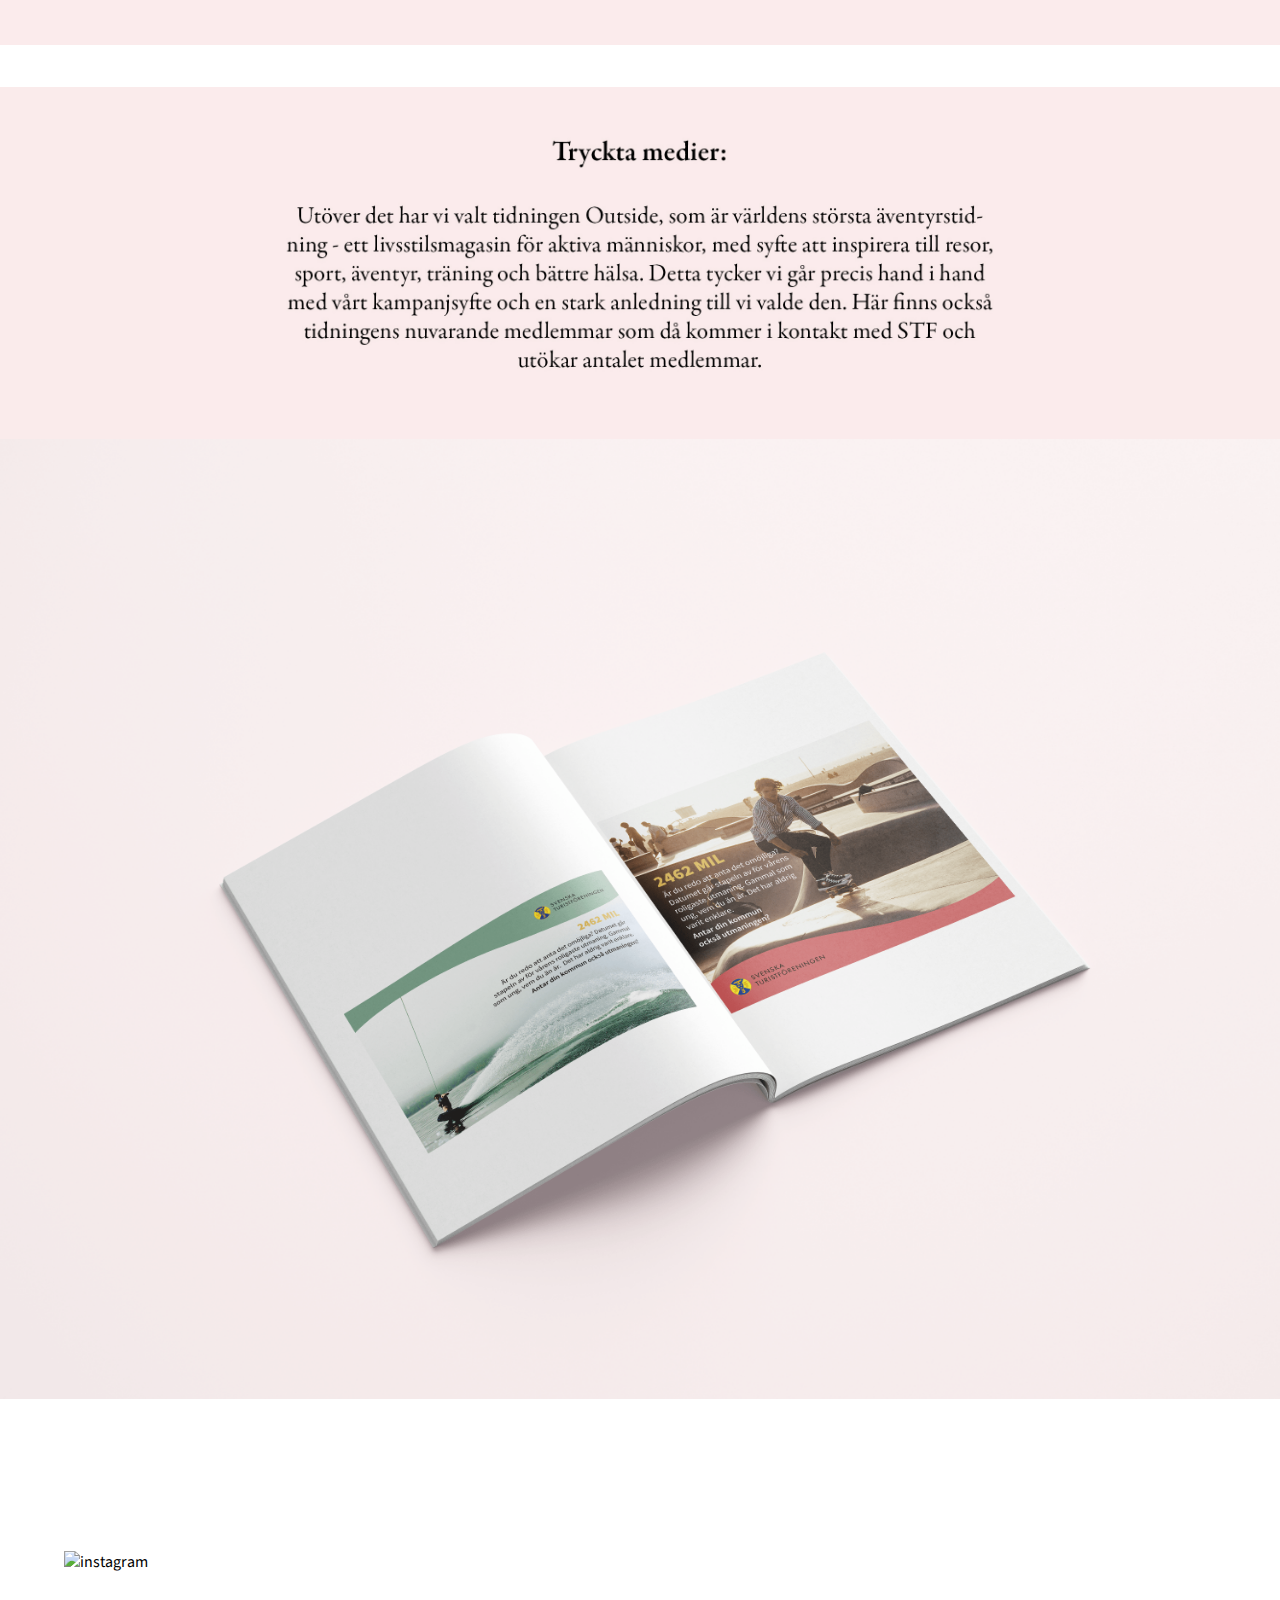
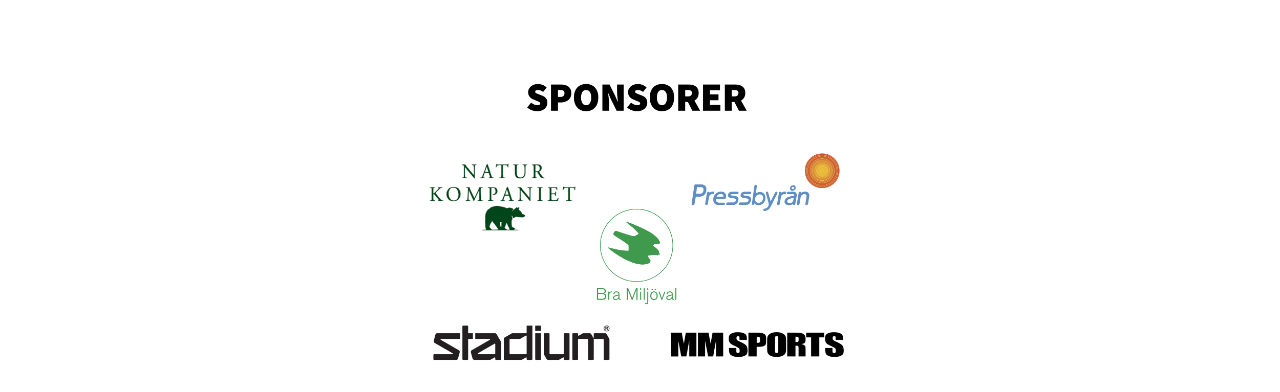
==== commit c3a4c4de: "hopefully final changes" ====
--- a/index.html
+++ b/index.html
@@ -25,18 +25,17 @@
             </button>
         </div>
     <video id="video" class="video" controls poster="images/video-pause.png">
-        <source id="mp4_src" src="Forrest.mp4" type="video/mp4">
+        <source id="mp4_src" src="images/final1.mp4" type="video/mp4">
         Your browser does not support the video tag.
       </video>
     </div>
-<div class="paper-mockup">
-    <img src="images/mockup.png" alt="newspaper mockup">
-</div>
-<div class="instagram-picture">
-    <img src="images/instagram.png" alt="instagram">
+
+<div class="text-digital-1">
+    <img src="images/text-digital-1.png" alt="digital text">
 </div>
 
 <div class="app-wrapper">
+    <img src="images/text-app.png" alt="text app" class="text-app">
     <div class="app">
         <div class="app-header">
             <img src="images/header-image.png" alt="header logo">
@@ -51,9 +50,9 @@
             </div>
             <div class="app-dropdown-area">
             <p class="how-text">Aktivitet:</p>
-            <div class="app-dropdown">
+            <div class="app-dropdown" id="drop-down-arrow">
                 <p class="dropdown-text">Simmning</p>
-                <img src="logos/arrow-down.png" alt="arrow down" id="drop-down-arrow">
+                <img src="logos/arrow-down.svg" alt="arrow down" id="drop-down-arrow">
             </div>
             </div>
             <div class="app-upload">
@@ -97,6 +96,33 @@
             <p class="dropdown-text-expanded">Övrigt</p>
         </div>
 
+        <div class="text-digital-2">
+            <img src="images/text-digital-3.png" alt="text digital">
+        </div>
+
+        <div class="mobile-mockup">
+            <img src="images/mockup-final.png" alt="mobile mockup">
+        </div>
+
+        <div class="text-digital-3">
+            <img src="images/text-digital-2.png" alt="text digital">
+        </div>
+
+<div class="social-media-mockup">
+    <img src="images/social-media.png" alt="social media pictures">
+</div>
+
+<div class="text-digital-4">
+    <img src="images/text-digital-4.png" alt="text-digital">
+</div>
+
+    <div class="paper-mockup">
+    <img src="images/mockup.png" alt="newspaper mockup">
+</div>
+<div class="instagram-picture">
+    <img src="images/instagram.png" alt="instagram">
+</div>
+
         <div class="spons-div">
             <img src="images/spons.png" alt="sponsors" class="spons-img">
         </div>
--- a/index.css
+++ b/index.css
@@ -88,6 +88,7 @@
 
 .paper-mockup {
   height: 807.75px;
+  padding: 0 0 19rem 0;
 }
 
 .paper-mockup img {
@@ -95,25 +96,110 @@
 }
 
 .instagram-picture img {
+  width: 90%;
+}
+
+.instagram-picture {
+  display: flex;
+  justify-content: center;
+  background-color: white;
+  padding: 0 0 5rem 0;
+}
+
+.mobile-mockup {
+  display: flex;
+  justify-content: center;
+  align-items: center;
+  height: 962.16px;
+  background-color: #f3f3f3;
+}
+
+.mobile-mockup img {
+  width: 75%;
+}
+
+.social-media-mockup {
+  height: 718.59px;
+}
+
+.social-media-mockup img {
   width: 100%;
 }
 
-.instagram-picture {
-  display: flex;
+.text-digital-1 {
+  display: flex;
+  justify-content: center;
+  background-color: var(--weak-red);
+}
+
+.text-digital-1 img {
+  width: 75%;
+}
+
+.text-digital-2 {
+  display: flex;
+  justify-content: center;
+  background-color: var(--weak-red);
+}
+
+.text-digital-2 img {
+  width: 75%;
+}
+
+.text-digital-3 {
+  display: flex;
+  justify-content: center;
+  background-color: var(--weak-red);
+}
+
+.text-digital-3 img {
+  width: 75%;
+}
+
+.text-digital-4 {
+  display: flex;
+  justify-content: center;
+  background-color: var(--weak-red);
+}
+
+.text-digital-4 img {
+  width: 75%;
+}
+
+#drop-down-arrow:hover {
+  cursor: pointer;
 }
 
 @media screen and (max-width: 414px) {
-  .paper-mockup {
-    height: auto;
+  .app-wrapper {
+    padding: 0;
   }
 
   .spons-img {
     width: 70%;
   }
-}
-
-@media screen and (max-width: 768px) {
+
+  .paper-mockup {
+    height: 281.25px;
+    padding: 0 0 2rem 0;
+  }
+
+  .mobile-mockup {
+    height: 265.09px;
+  }
+
+  .social-media-mockup {
+    height: 198px;
+  }
+
   .video {
-    width: 90%;
-  }
-}
+    width: 80%;
+  }
+
+  .text-digital-1 img,
+  .text-digital-2 img,
+  .text-digital-3 img,
+  .text-digital-4 img {
+    width: 100%;
+  }
+}
--- a/app.css
+++ b/app.css
@@ -8,14 +8,19 @@
 
 .app-wrapper {
   display: flex;
-  justify-content: center;
-  background-color: var(--weak-red);
-  padding: 3rem 0 3rem 0;
+  background-color: var(--milkwhite);
+  padding: 3rem 0 3rem 10rem;
+  flex-direction: row-reverse;
+  justify-content: space-around;
+}
+
+.text-app {
+  width: 60%;
 }
 
 .app-background {
   height: 555px;
-  background-image: url(app-background.png);
+  background-image: url(images/app-background.png);
 }
 
 .app-fat-text {
@@ -207,8 +212,8 @@
   align-items: center;
   display: none;
   position: absolute;
-  left: 38.4rem;
-  top: 275rem;
+  left: 17.3rem;
+  top: 117.5rem;
 }
 
 .hidden {
@@ -235,3 +240,14 @@
   cursor: pointer;
   transform: scale(1.2);
 }
+
+@media screen and (max-width: 414px) {
+  .app-wrapper {
+    padding: 0;
+    flex-direction: column-reverse;
+  }
+
+  .text-app {
+    width: 100%;
+  }
+}
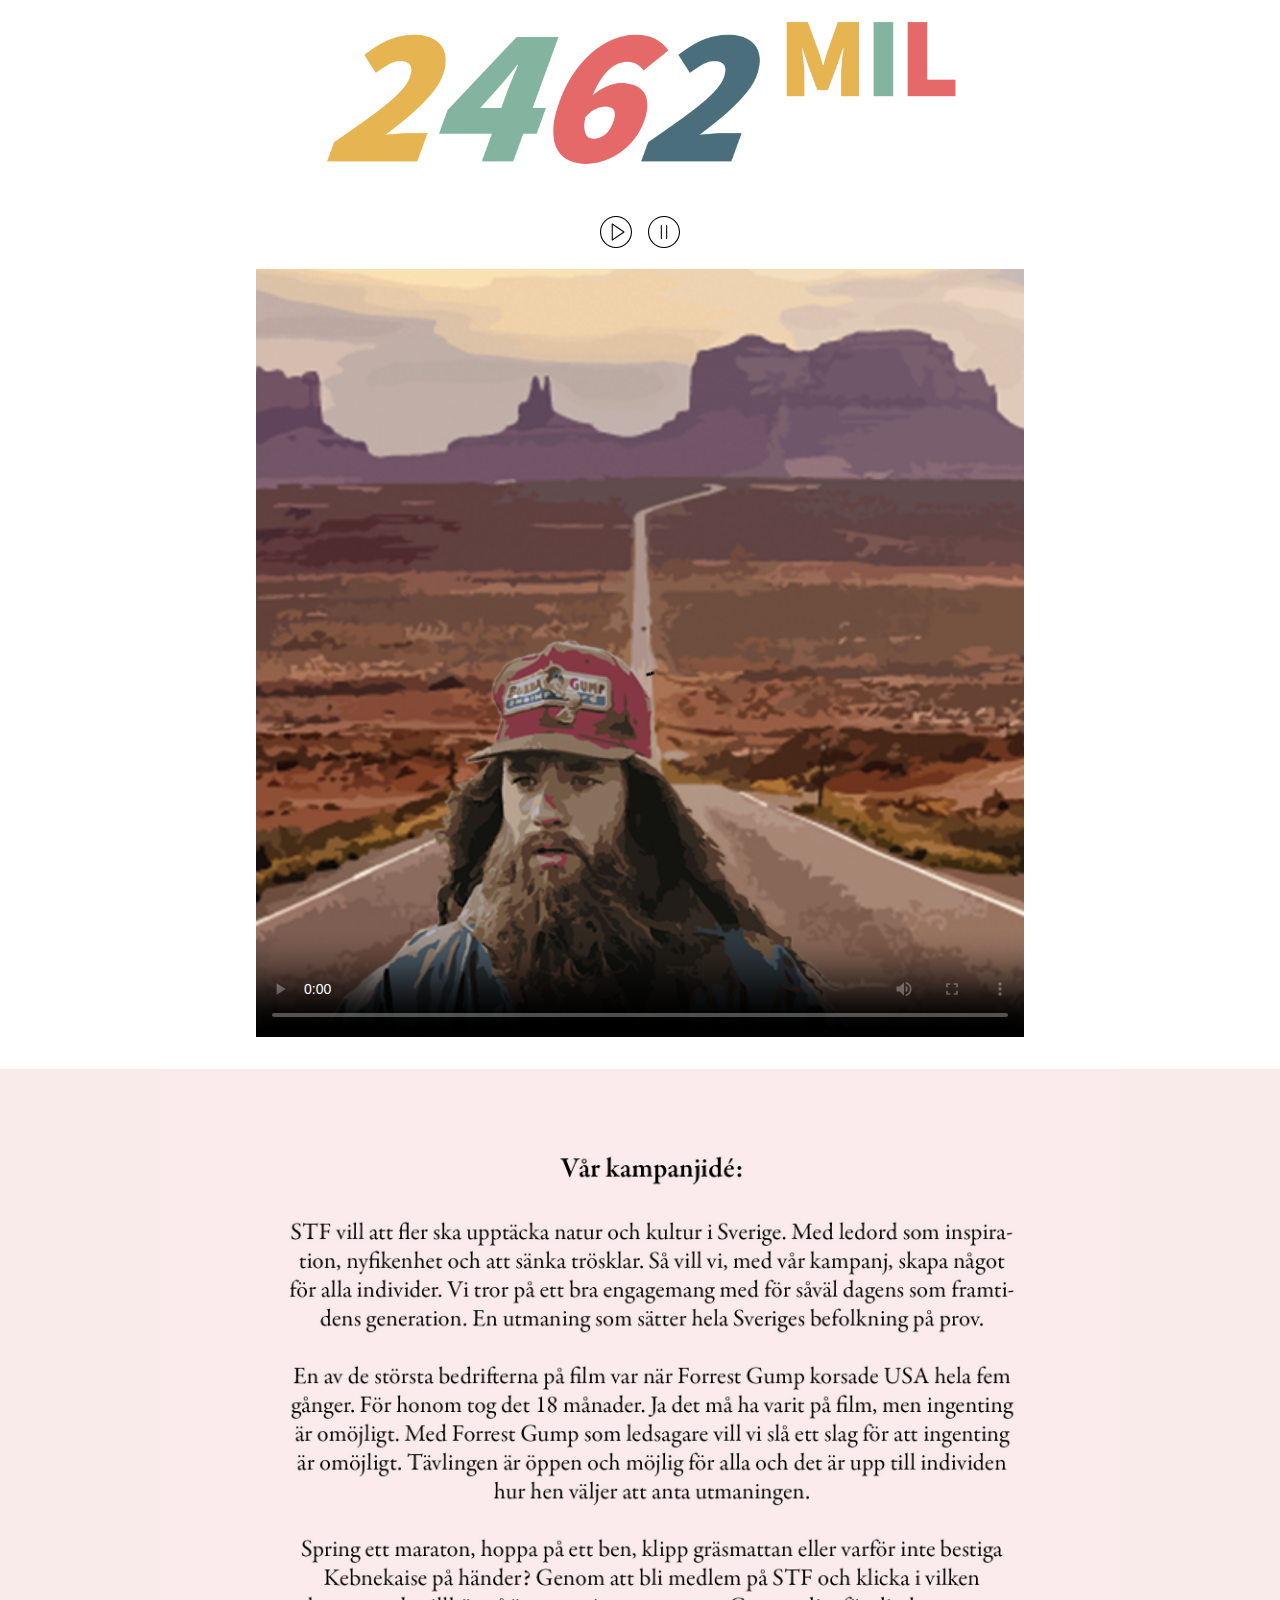
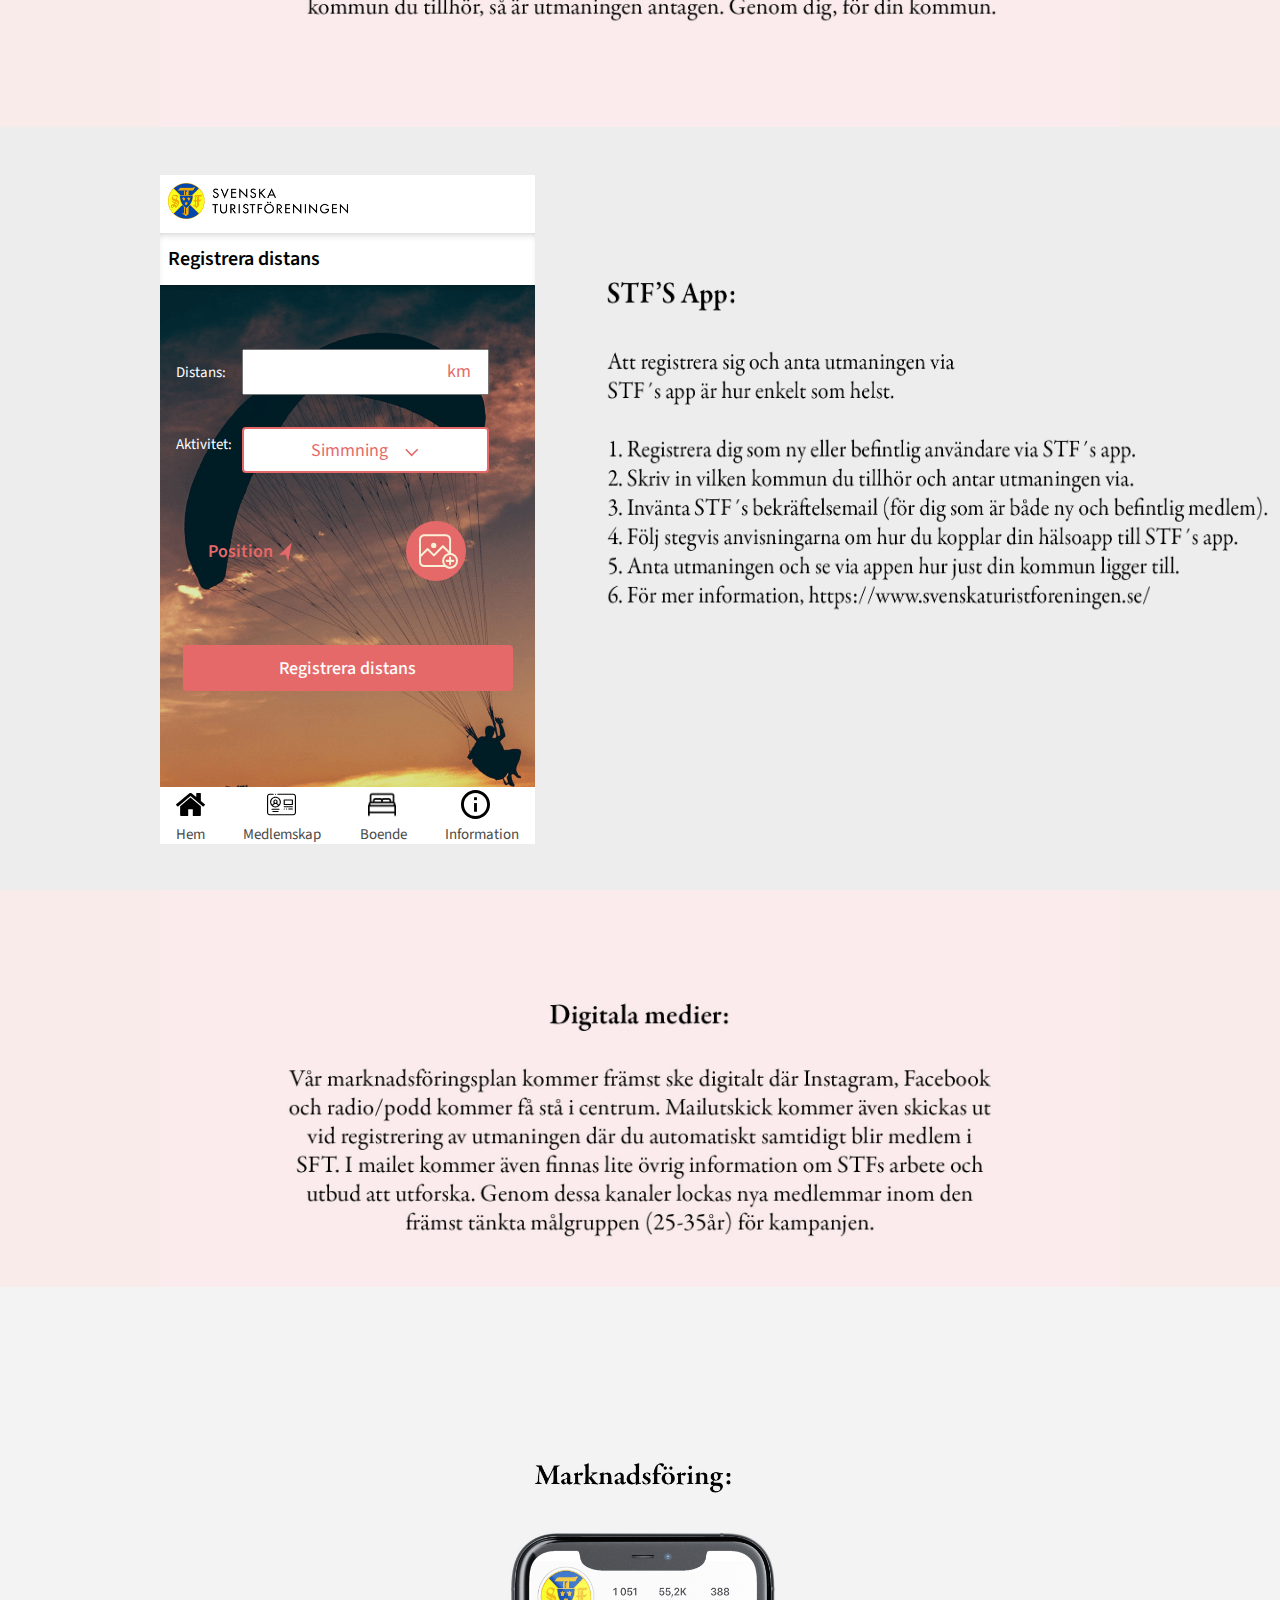
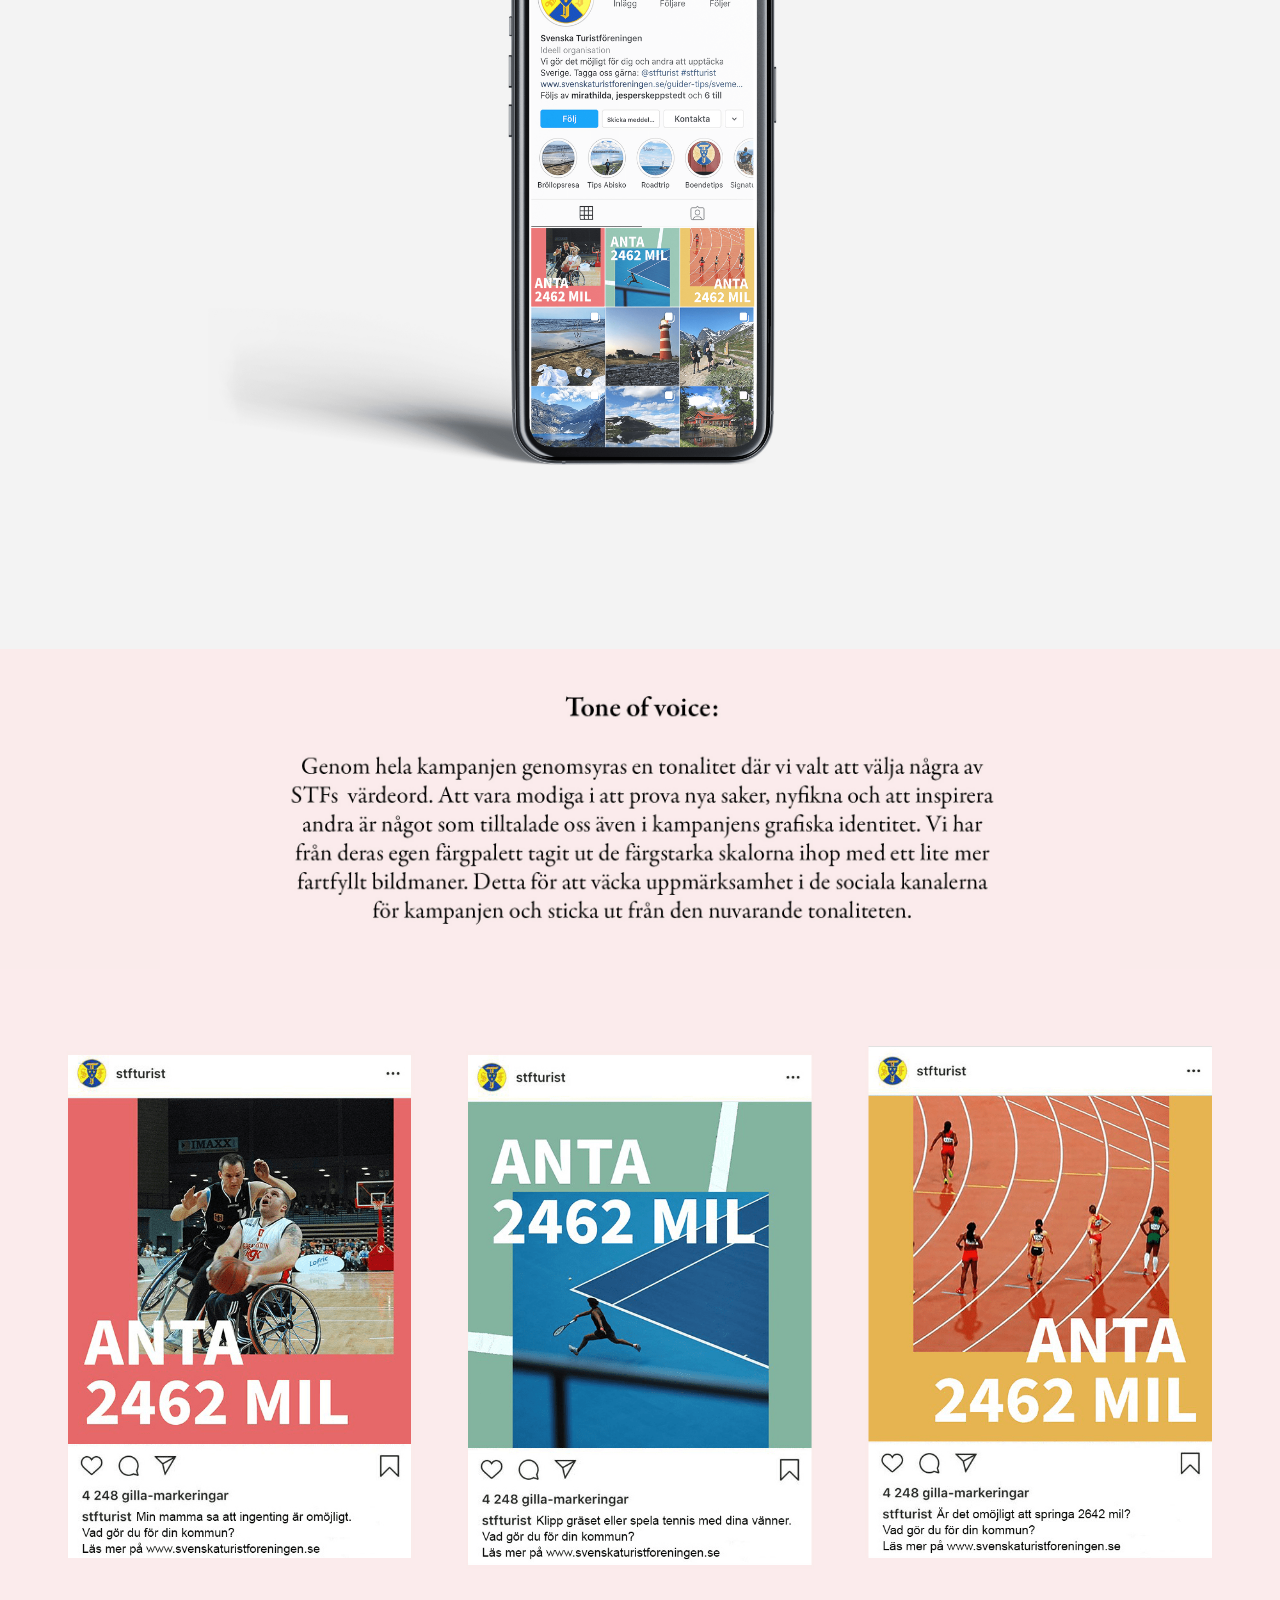
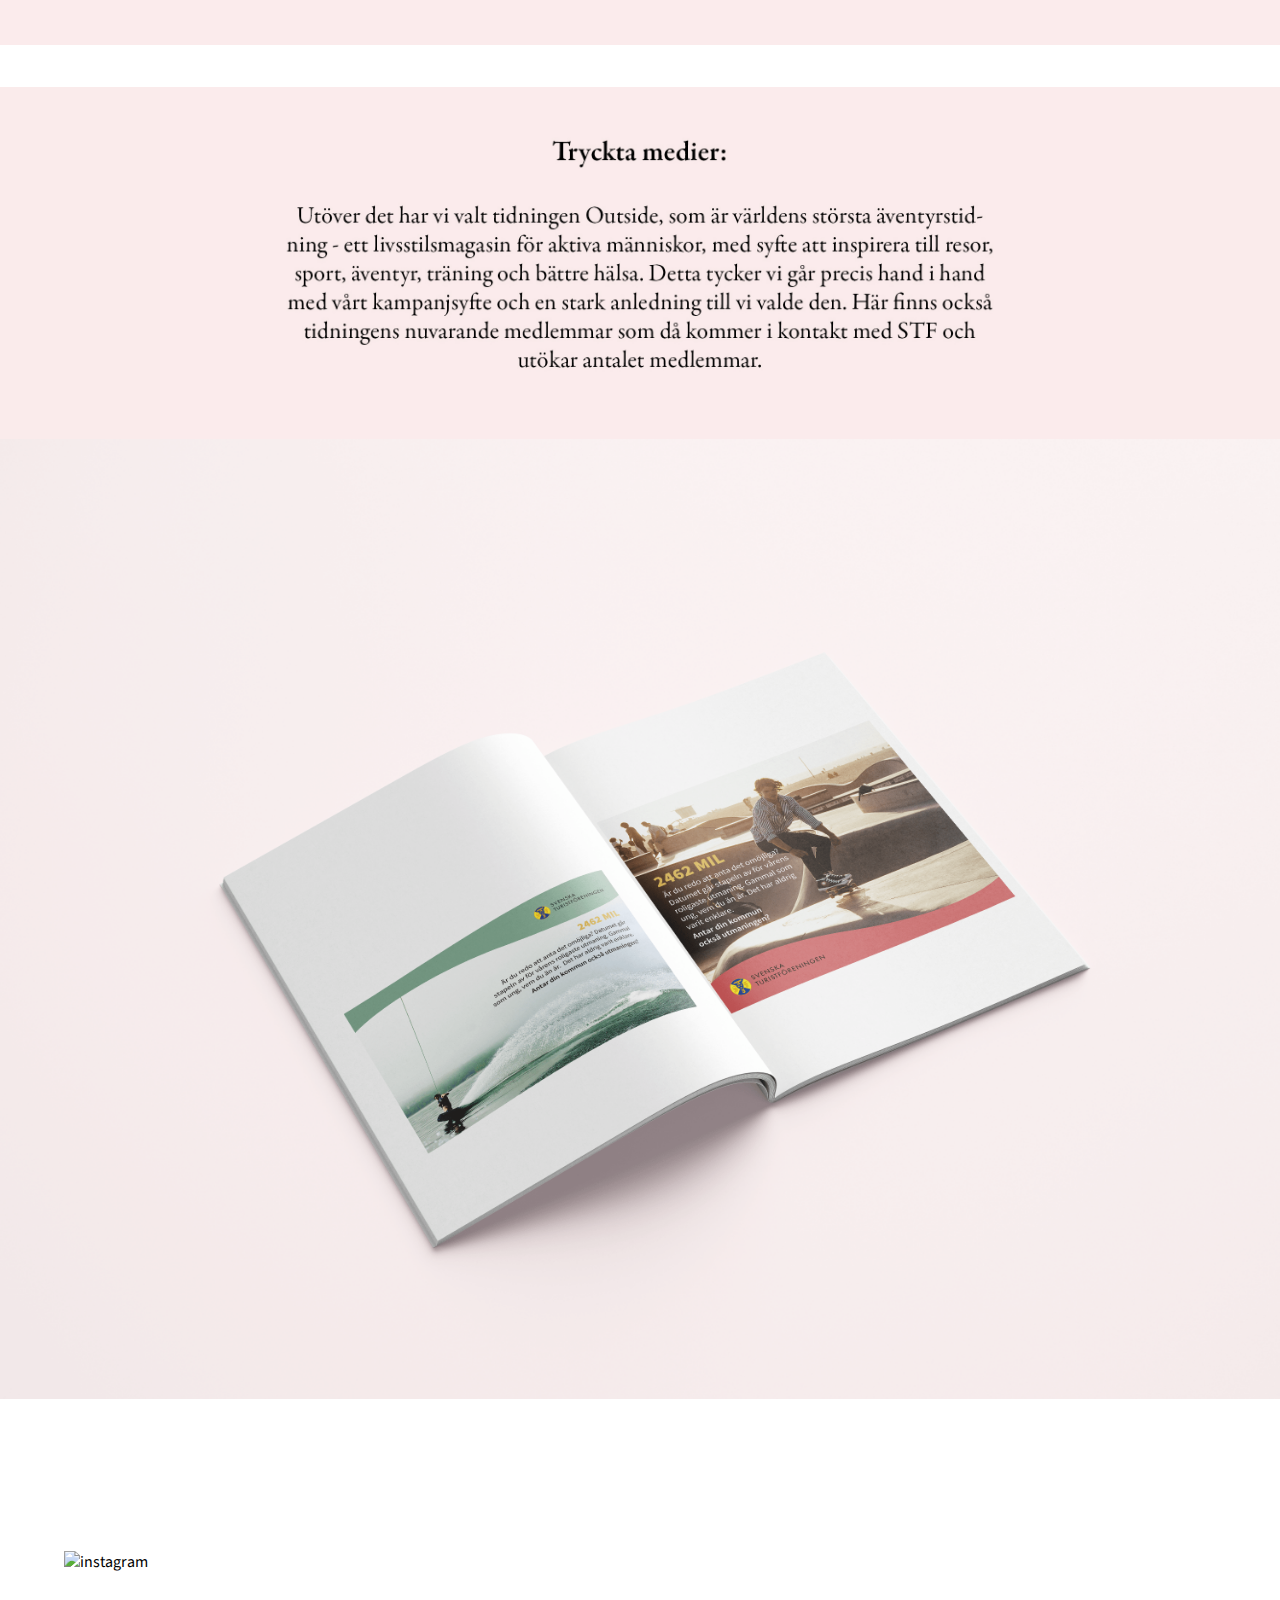
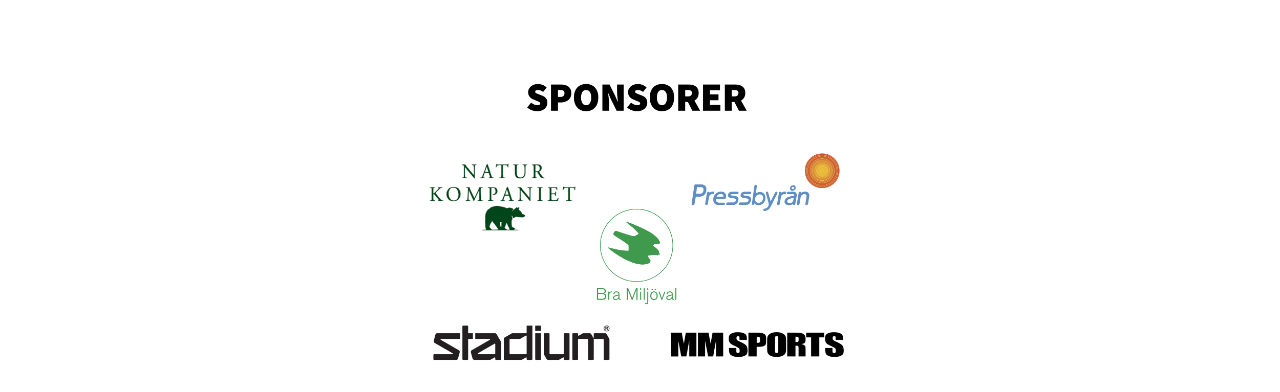
==== commit 8033705c: "final changes hopefully x2" ====
--- a/index.html
+++ b/index.html
@@ -126,6 +126,7 @@
         <div class="spons-div">
             <img src="images/spons.png" alt="sponsors" class="spons-img">
         </div>
+
 </body>
 <script type="text/javascript" src="app.js"></script>
 <script type="text/javascript" src="index.js"></script>
--- a/app.css
+++ b/app.css
@@ -15,7 +15,7 @@
 }
 
 .text-app {
-  width: 60%;
+  width: 70%;
 }
 
 .app-background {
@@ -245,6 +245,7 @@
   .app-wrapper {
     padding: 0;
     flex-direction: column-reverse;
+    overflow: hidden;
   }
 
   .text-app {
